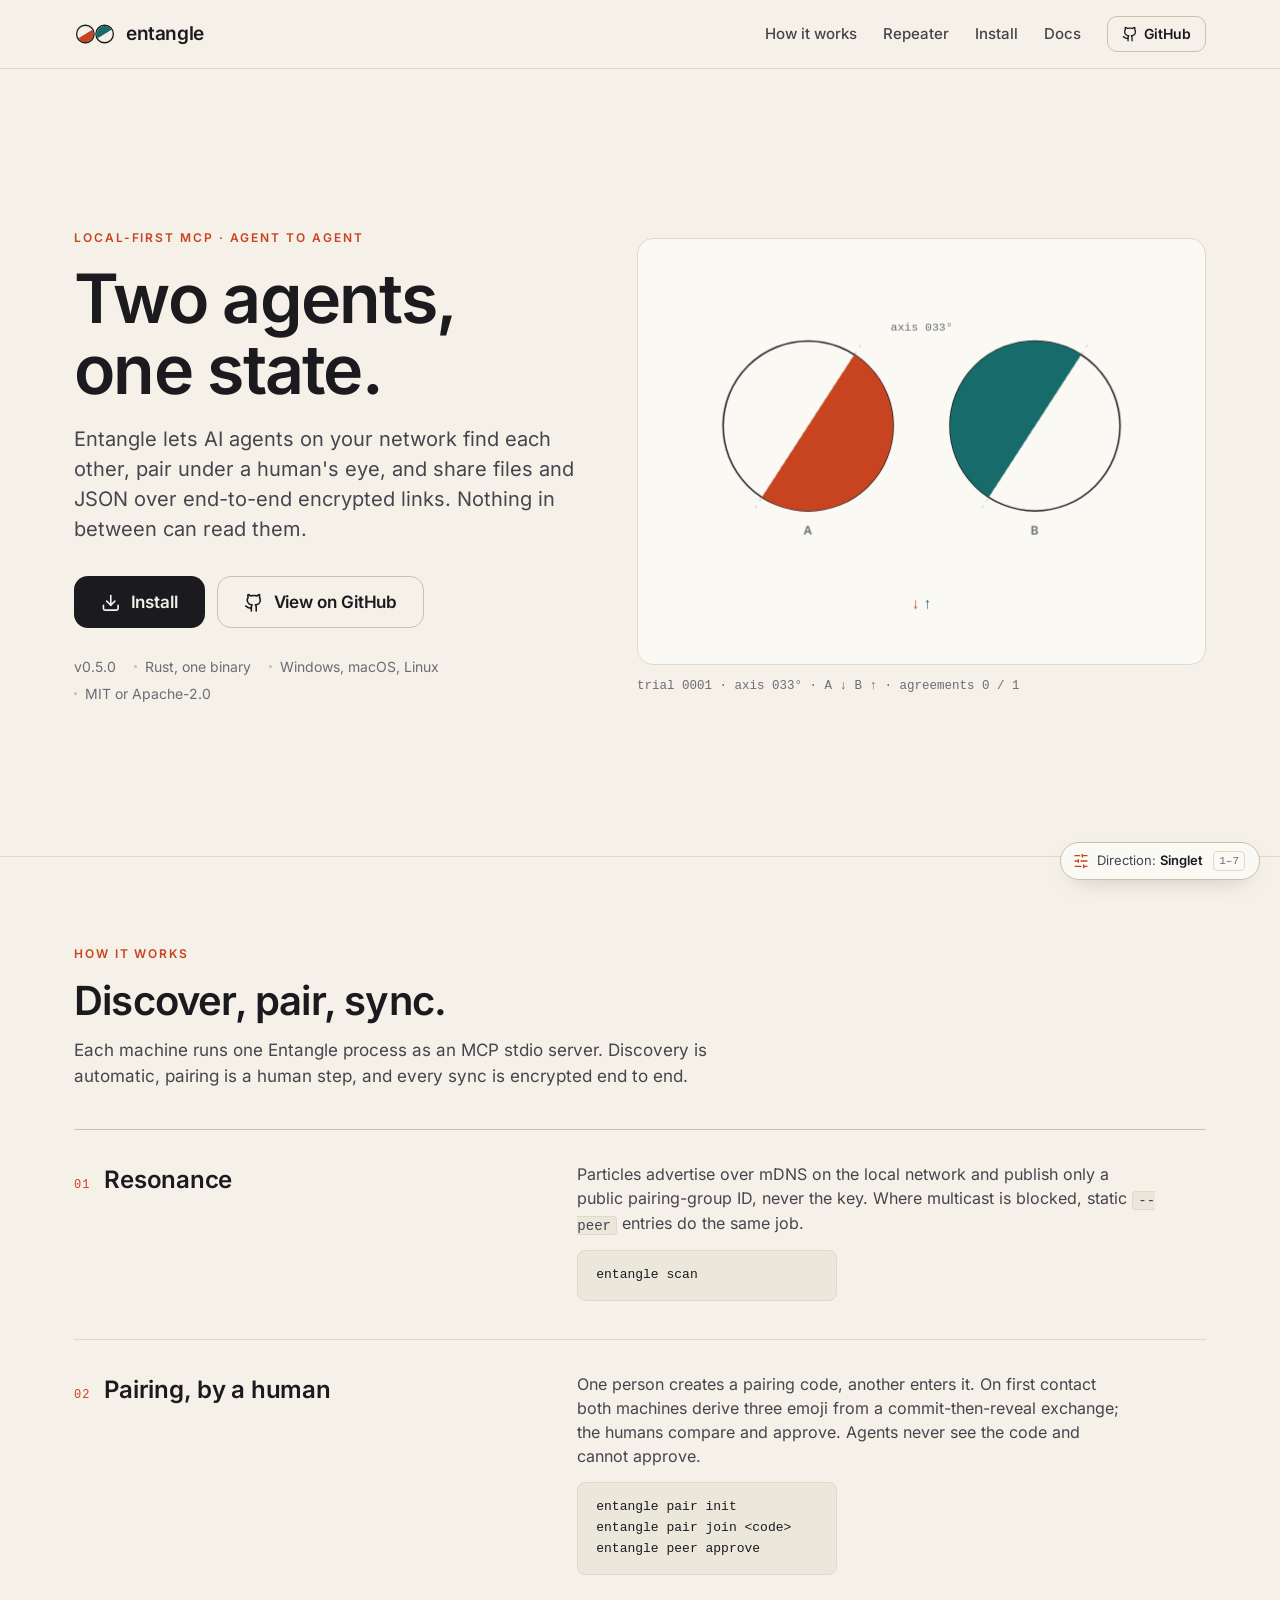
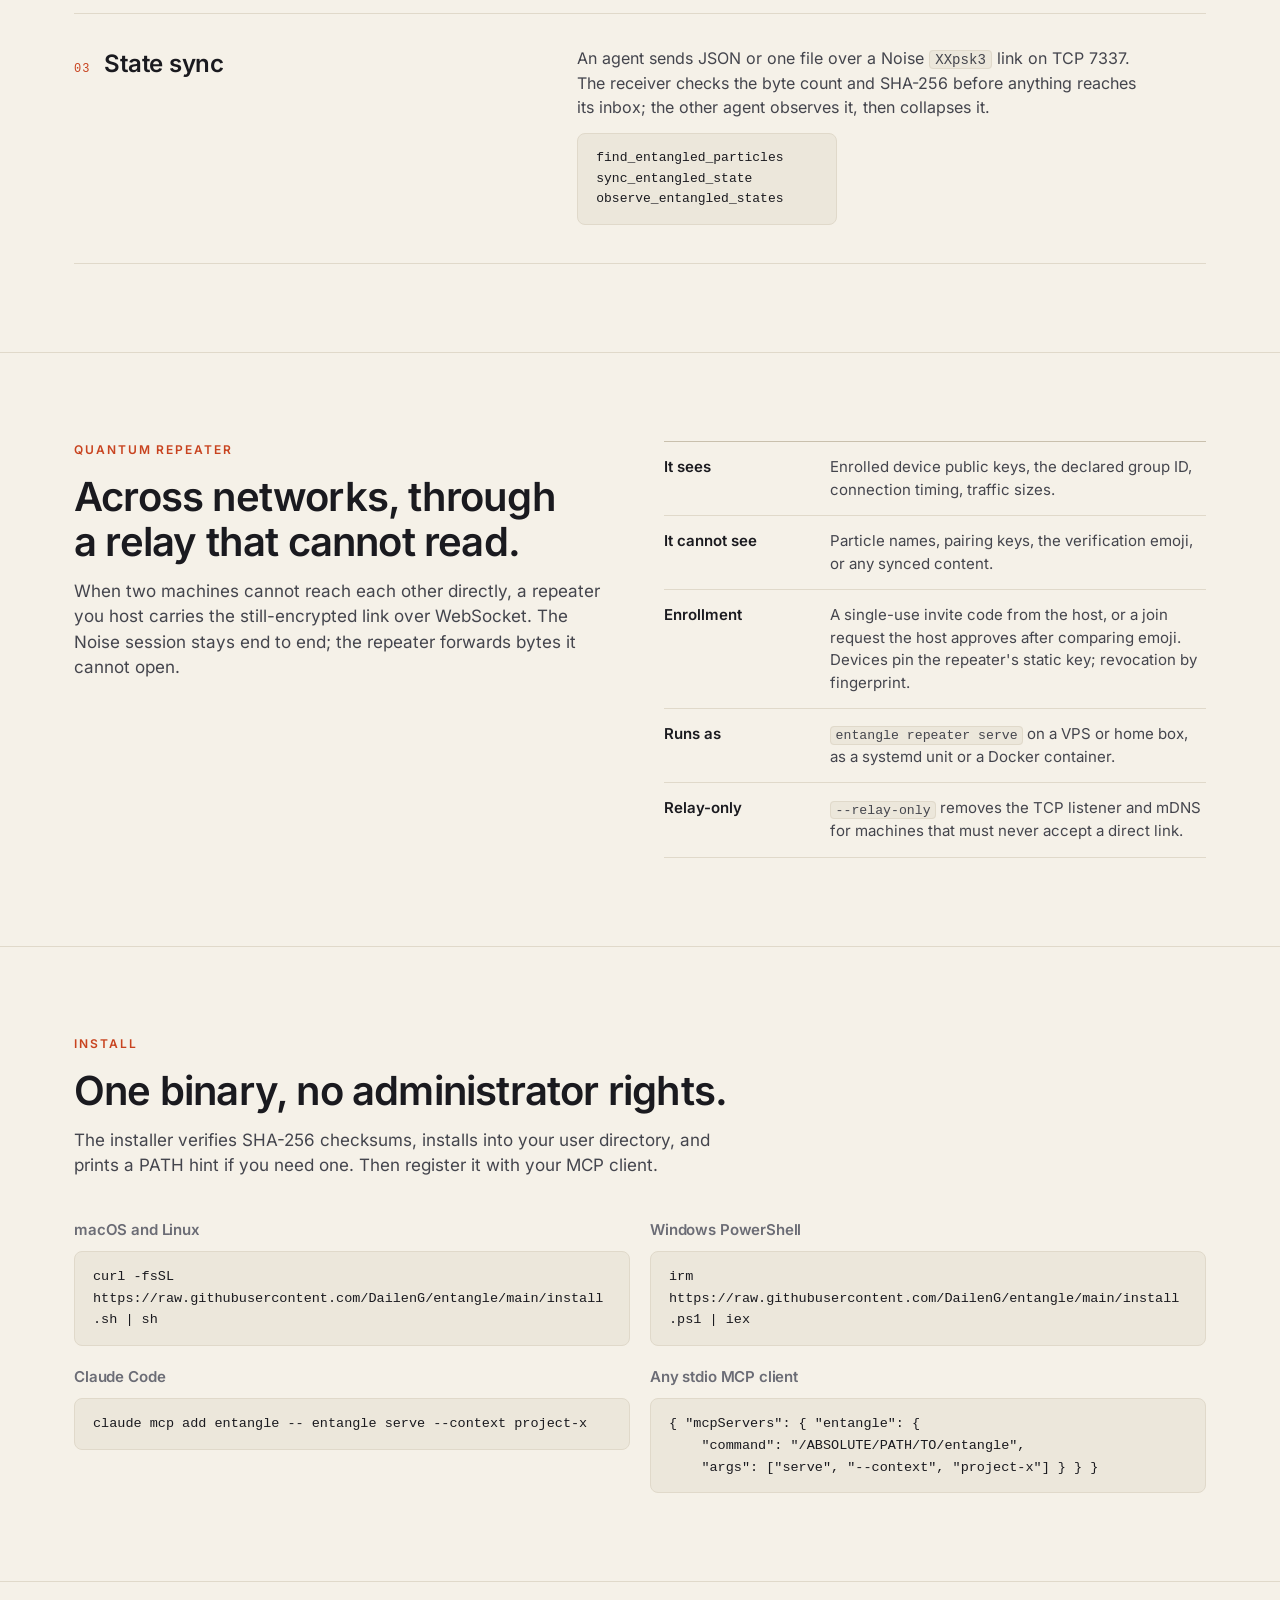
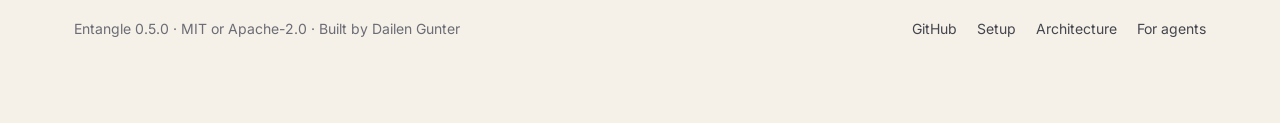
==== index.html @ c48c0948 "Pages preview of site directions (PR #33 @ bd4fde9) Co-Authored-By: Dailen Gunter <daileng@gmail.com" ====
<!doctype html>
<html lang="en" data-direction="singlet">
<head>
<meta charset="utf-8">
<meta name="viewport" content="width=device-width, initial-scale=1">
<title>Entangle: encrypted state sync between AI agents</title>
<meta name="description" content="Entangle is an open-source Rust MCP server. AI agents on your network find each other over mDNS, a human approves each pairing with a three-emoji check, and files and JSON move over end-to-end Noise-encrypted links, directly or through a self-hosted Quantum Repeater.">
<meta name="color-scheme" content="light dark">
<link rel="preload" href="assets/fonts/inter-latin.woff2" as="font" type="font/woff2" crossorigin>
<link rel="stylesheet" href="styles.css">
</head>
<body>
<!-- Lucide icons (lucide-static 0.469.0, ISC; assets/icons/Lucide-LICENSE.txt), inlined so the page makes no request for them. -->
<svg class="sprite" aria-hidden="true" focusable="false">
  <symbol id="i-github" viewBox="0 0 24 24"><path d="M15 22v-4a4.8 4.8 0 0 0-1-3.5c3 0 6-2 6-5.5.08-1.25-.27-2.48-1-3.5.28-1.15.28-2.35 0-3.5 0 0-1 0-3 1.5-2.64-.5-5.36-.5-8 0C6 2 5 2 5 2c-.3 1.15-.3 2.35 0 3.5A5.403 5.403 0 0 0 4 9c0 3.5 3 5.5 6 5.5-.39.49-.68 1.05-.85 1.65-.17.6-.22 1.23-.15 1.85v4"/><path d="M9 18c-4.51 2-5-2-7-2"/></symbol>
  <symbol id="i-arrow-right" viewBox="0 0 24 24"><path d="M5 12h14"/><path d="m12 5 7 7-7 7"/></symbol>
  <symbol id="i-download" viewBox="0 0 24 24"><path d="M21 15v4a2 2 0 0 1-2 2H5a2 2 0 0 1-2-2v-4"/><polyline points="7 10 12 15 17 10"/><line x1="12" x2="12" y1="15" y2="3"/></symbol>
  <symbol id="i-sliders" viewBox="0 0 24 24"><line x1="21" x2="14" y1="4" y2="4"/><line x1="10" x2="3" y1="4" y2="4"/><line x1="21" x2="12" y1="12" y2="12"/><line x1="8" x2="3" y1="12" y2="12"/><line x1="21" x2="16" y1="20" y2="20"/><line x1="12" x2="3" y1="20" y2="20"/><line x1="14" x2="14" y1="2" y2="6"/><line x1="8" x2="8" y1="10" y2="14"/><line x1="16" x2="16" y1="18" y2="22"/></symbol>
  <symbol id="i-x" viewBox="0 0 24 24"><path d="M18 6 6 18"/><path d="m6 6 12 12"/></symbol>
</svg>

<a class="skip-link" href="#main">Skip to content</a>

<header class="site-header">
  <div class="wrap">
    <a class="brand" href="#top" aria-label="Entangle, back to top">
      <svg class="brand-mark" viewBox="0 0 48 32" aria-hidden="true" focusable="false"></svg>
      <span class="wordmark">entangle</span>
    </a>
    <nav class="main-nav" aria-label="Primary">
      <a href="#how">How it works</a>
      <a href="#repeater">Repeater</a>
      <a href="#install">Install</a>
      <a href="https://github.com/DailenG/entangle/blob/main/docs/SETUP.md">Docs</a>
      <a class="btn btn-secondary btn-sm" href="https://github.com/DailenG/entangle"><svg class="icon" aria-hidden="true"><use href="#i-github"/></svg>GitHub</a>
    </nav>
  </div>
</header>

<main id="main">
  <section class="hero" id="top">
    <div class="wrap hero-inner">
      <div class="hero-copy">
        <span class="eyebrow" data-copy="eyebrow">Local-first MCP · Agent to agent</span>
        <h1 class="hero-title" data-copy="title">Two agents, one state.</h1>
        <p class="hero-lead" data-copy="lead">Entangle lets AI agents on your network find each other, pair under a human's eye, and share files and JSON over end-to-end encrypted links. Nothing in between can read them.</p>
        <div class="hero-actions">
          <a class="btn btn-primary btn-lg" href="#install"><svg class="icon" aria-hidden="true"><use href="#i-download"/></svg>Install</a>
          <a class="btn btn-secondary btn-lg" href="https://github.com/DailenG/entangle"><svg class="icon" aria-hidden="true"><use href="#i-github"/></svg>View on GitHub</a>
        </div>
        <ul class="hero-facts">
          <li>v0.5.0</li>
          <li>Rust, one binary</li>
          <li>Windows, macOS, Linux</li>
          <li>MIT or Apache-2.0</li>
        </ul>
      </div>
      <div class="hero-visual">
        <figure class="hero-figure">
          <canvas class="hero-canvas" id="hero-canvas" width="800" height="600" aria-label="Animated diagram for the selected brand direction" role="img"></canvas>
          <figcaption class="hero-caption" id="hero-caption" aria-live="off"></figcaption>
        </figure>
      </div>
    </div>
  </section>

  <section id="how">
    <div class="wrap">
      <div class="section-head">
        <span class="eyebrow">How it works</span>
        <h2>Discover, pair, sync.</h2>
        <p>Each machine runs one Entangle process as an MCP stdio server. Discovery is automatic, pairing is a human step, and every sync is encrypted end to end.</p>
      </div>
      <ol class="steps">
        <li>
          <div><h3>Resonance</h3></div>
          <div><p>Particles advertise over mDNS on the local network and publish only a public pairing-group ID, never the key. Where multicast is blocked, static <code>--peer</code> entries do the same job.</p>
          <pre>entangle scan</pre></div>
        </li>
        <li>
          <div><h3>Pairing, by a human</h3></div>
          <div><p>One person creates a pairing code, another enters it. On first contact both machines derive three emoji from a commit-then-reveal exchange; the humans compare and approve. Agents never see the code and cannot approve.</p>
          <pre>entangle pair init
entangle pair join &lt;code&gt;
entangle peer approve</pre></div>
        </li>
        <li>
          <div><h3>State sync</h3></div>
          <div><p>An agent sends JSON or one file over a Noise <code>XXpsk3</code> link on TCP 7337. The receiver checks the byte count and SHA-256 before anything reaches its inbox; the other agent observes it, then collapses it.</p>
          <pre>find_entangled_particles
sync_entangled_state
observe_entangled_states</pre></div>
        </li>
      </ol>
    </div>
  </section>

  <section id="repeater">
    <div class="wrap split">
      <div class="section-head">
        <span class="eyebrow">Quantum Repeater</span>
        <h2>Across networks, through a relay that cannot read.</h2>
        <p>When two machines cannot reach each other directly, a repeater you host carries the still-encrypted link over WebSocket. The Noise session stays end to end; the repeater forwards bytes it cannot open.</p>
      </div>
      <ul class="facts">
        <li><strong>It sees</strong><span>Enrolled device public keys, the declared group ID, connection timing, traffic sizes.</span></li>
        <li><strong>It cannot see</strong><span>Particle names, pairing keys, the verification emoji, or any synced content.</span></li>
        <li><strong>Enrollment</strong><span>A single-use invite code from the host, or a join request the host approves after comparing emoji. Devices pin the repeater's static key; revocation by fingerprint.</span></li>
        <li><strong>Runs as</strong><span><code>entangle repeater serve</code> on a VPS or home box, as a systemd unit or a Docker container.</span></li>
        <li><strong>Relay-only</strong><span><code>--relay-only</code> removes the TCP listener and mDNS for machines that must never accept a direct link.</span></li>
      </ul>
    </div>
  </section>

  <section id="install">
    <div class="wrap">
      <div class="section-head">
        <span class="eyebrow">Install</span>
        <h2>One binary, no administrator rights.</h2>
        <p>The installer verifies SHA-256 checksums, installs into your user directory, and prints a PATH hint if you need one. Then register it with your MCP client.</p>
      </div>
      <div class="install-grid">
        <div><h3>macOS and Linux</h3><pre>curl -fsSL https://raw.githubusercontent.com/DailenG/entangle/main/install.sh | sh</pre></div>
        <div><h3>Windows PowerShell</h3><pre>irm https://raw.githubusercontent.com/DailenG/entangle/main/install.ps1 | iex</pre></div>
        <div><h3>Claude Code</h3><pre>claude mcp add entangle -- entangle serve --context project-x</pre></div>
        <div><h3>Any stdio MCP client</h3><pre>{ "mcpServers": { "entangle": {
    "command": "/ABSOLUTE/PATH/TO/entangle",
    "args": ["serve", "--context", "project-x"] } } }</pre></div>
      </div>
    </div>
  </section>
</main>

<footer class="site-footer">
  <div class="wrap">
    <span>Entangle 0.5.0 · MIT or Apache-2.0 · Built by Dailen Gunter</span>
    <nav aria-label="Footer">
      <a href="https://github.com/DailenG/entangle">GitHub</a>
      <a href="https://github.com/DailenG/entangle/blob/main/docs/SETUP.md">Setup</a>
      <a href="https://github.com/DailenG/entangle/blob/main/docs/ARCHITECTURE.md">Architecture</a>
      <a href="https://github.com/DailenG/entangle/blob/main/docs/AGENT_SETUP.md">For agents</a>
    </nav>
  </div>
</footer>

<script src="directions.js" defer></script>
</body>
</html>
---- styles.css ----
/* Entangle website, Phase 1: four brand directions on one page. Typography, spacing, radii and
   icon rules follow the tachyon design system (DailenG/tachyon, docs/design/system/); the
   palettes and marks are Entangle's own and switch with html[data-direction]. No gradients, no
   glows, no third-party requests. */

@font-face {
  font-family: "Inter";
  font-style: normal;
  font-weight: 400 700;
  font-display: swap;
  src: url("assets/fonts/inter-latin.woff2") format("woff2");
  unicode-range: U+0000-00FF, U+0131, U+0152-0153, U+02BB-02BC, U+02C6, U+02DA, U+02DC, U+0304,
    U+0308, U+0329, U+2000-206F, U+20AC, U+2122, U+2191, U+2193, U+2212, U+2215, U+FEFF, U+FFFD;
}

:root {
  --font-sans: "Inter", ui-sans-serif, system-ui, -apple-system, "Segoe UI", sans-serif;
  --font-mono: ui-monospace, SFMono-Regular, "SF Mono", Menlo, Consolas, "Liberation Mono", monospace;
  --container: 1180px;
  --radius-sm: 8px;
  --radius-md: 12px;
  --radius-lg: 16px;
  --ease-out: cubic-bezier(0.16, 1, 0.3, 1);
  --dur-fast: 120ms;
  --dur-base: 180ms;
  --header-h: 68px;
}

/* 1. Singlet: warm paper, ink, and the two anti-correlated outcomes as complementary hues. */
[data-direction="singlet"] {
  color-scheme: light;
  --bg: #f5f1e8;
  --surface: #fbf9f4;
  --sunken: #ece7db;
  --line: #e0d9ca;
  --line-strong: #c9c0ad;
  --ink: #1a1a1f;
  --body: #44454d;
  --muted: #6b6c75;
  --a: #c8431f;
  --b: #176b6b;
  --link: #176b6b;
  --btn-bg: #1a1a1f;
  --btn-fg: #f5f1e8;
  --header-bg: rgba(245, 241, 232, 0.9);
  --selection: rgba(23, 107, 107, 0.2);
  --eyebrow: #c8431f;
}

/* 2. Spacelike: an instrument on a dark bench, warm white and one amber trace. */
[data-direction="spacelike"] {
  color-scheme: dark;
  --bg: #0f1115;
  --surface: #15181d;
  --sunken: #1b1f26;
  --line: #262b33;
  --line-strong: #39404a;
  --ink: #ecebe6;
  --body: #b4b6bc;
  --muted: #868a93;
  --a: #f0b23a;
  --b: #f0b23a;
  --link: #f0b23a;
  --btn-bg: #f0b23a;
  --btn-fg: #0f1115;
  --header-bg: rgba(15, 17, 21, 0.86);
  --selection: rgba(240, 178, 58, 0.3);
  --eyebrow: #f0b23a;
}

/* 3. Swap: a lecture-hall chalkboard, chalk text, copper for the entangled pair. */
[data-direction="swap"] {
  color-scheme: dark;
  --bg: #1f2b27;
  --surface: #243330;
  --sunken: #1a2522;
  --line: #34443e;
  --line-strong: #4a5c55;
  --ink: #efebe0;
  --body: #c7c3b7;
  --muted: #9a988d;
  --a: #d7935b;
  --b: #8fb8c9;
  --link: #d7935b;
  --btn-bg: #efebe0;
  --btn-fg: #1f2b27;
  --header-bg: rgba(31, 43, 39, 0.88);
  --selection: rgba(215, 147, 91, 0.3);
  --eyebrow: #d7935b;
}

/* 4. Bound: a lab notebook plot, cool white, graphite, one green trace. */
[data-direction="bound"] {
  color-scheme: light;
  --bg: #f2f5f6;
  --surface: #ffffff;
  --sunken: #e8edef;
  --line: #d9e0e3;
  --line-strong: #b9c4c9;
  --ink: #0f1b1e;
  --body: #3c4a4f;
  --muted: #627179;
  --a: #0f7a5a;
  --b: #9aa7ac;
  --link: #0f7a5a;
  --btn-bg: #0f7a5a;
  --btn-fg: #ffffff;
  --header-bg: rgba(242, 245, 246, 0.9);
  --selection: rgba(15, 122, 90, 0.2);
  --eyebrow: #0f7a5a;
}

[data-direction="quadrant"] {
  color-scheme: dark;
  --bg: #121113;
  --surface: #1a181a;
  --sunken: #201d20;
  --line: #2b282b;
  --line-strong: #403c40;
  --ink: #f1ece2;
  --body: #bdb7ac;
  --muted: #8e887e;
  --a: #e9a23b;
  --b: #f4e8d2;
  --link: #e9a23b;
  --eyebrow: #e9a23b;
}

[data-direction="crossing"] {
  color-scheme: dark;
  --bg: #14181b;
  --surface: #1b2024;
  --sunken: #20262b;
  --line: #2b3339;
  --line-strong: #3f4a52;
  --ink: #edeeea;
  --body: #b7bcbb;
  --muted: #87908f;
  --a: #d9532f;
  --b: #f6d4be;
  --link: #e8a07f;
  --eyebrow: #d9532f;
}

[data-direction="collapse"] {
  color-scheme: light;
  --bg: #f4f0e7;
  --surface: #fbf9f3;
  --sunken: #ece6d9;
  --line: #e0d8c8;
  --line-strong: #c8bea9;
  --ink: #17171b;
  --body: #44454c;
  --muted: #6d6e76;
  --a: #b8341c;
  --b: #1c6e6b;
  --link: #b8341c;
  --eyebrow: #b8341c;
}

/* Base */
*, *::before, *::after { box-sizing: border-box; }
html { scroll-behavior: smooth; scroll-padding-top: 84px; }
body {
  margin: 0;
  background: var(--bg);
  color: var(--ink);
  font-family: var(--font-sans);
  font-size: 16px;
  line-height: 1.5;
  -webkit-font-smoothing: antialiased;
  transition: background var(--dur-base), color var(--dur-base);
}
h1, h2, h3 { color: var(--ink); font-weight: 600; letter-spacing: -0.01em; text-wrap: balance; margin: 0; }
p { text-wrap: pretty; margin: 0; }
a { color: var(--link); text-decoration-thickness: 1.5px; text-underline-offset: 2px; }
a:hover { color: var(--ink); }
::selection { background: var(--selection); }
:focus-visible { outline: 2px solid var(--a); outline-offset: 2px; }
img { max-width: 100%; height: auto; }
code {
  font-family: var(--font-mono);
  font-size: 0.88em;
  background: var(--sunken);
  border: 1px solid var(--line);
  border-radius: 4px;
  padding: 0.05em 0.35em;
}
pre {
  margin: 0;
  padding: 14px 18px;
  font-family: var(--font-mono);
  font-size: 13.5px;
  line-height: 1.6;
  color: var(--ink);
  background: var(--sunken);
  border: 1px solid var(--line);
  border-radius: var(--radius-sm);
  overflow-x: auto;
}
.sprite { display: none; }
.icon {
  width: 1.15em; height: 1.15em; flex: none;
  fill: none; stroke: currentColor; stroke-width: 2; stroke-linecap: round; stroke-linejoin: round;
}
.wrap { max-width: var(--container); margin: 0 auto; padding: 0 24px; }
.skip-link {
  position: absolute; left: 1rem; top: -4rem; padding: 0.6rem 1rem; z-index: 100;
  background: var(--surface); color: var(--ink); border: 1px solid var(--line-strong);
  border-radius: var(--radius-sm); font-weight: 600;
}
.skip-link:focus { top: 1rem; }
.mono { font-family: var(--font-mono); font-size: 13px; letter-spacing: 0; }

/* Buttons (tachyon Button sizes; solid colors only) */
.btn {
  display: inline-flex; align-items: center; justify-content: center; gap: 8px;
  height: 44px; padding: 0 20px; border-radius: var(--radius-md);
  border: 1px solid transparent; font: 600 16px/1 var(--font-sans); letter-spacing: -0.005em;
  text-decoration: none; white-space: nowrap; cursor: pointer;
  transition: background var(--dur-fast) var(--ease-out), border-color var(--dur-fast), color var(--dur-fast),
    transform var(--dur-fast) var(--ease-out);
}
.btn-sm { height: 36px; padding: 0 14px; border-radius: 10px; font-size: 14px; gap: 6px; }
.btn-lg { height: 52px; padding: 0 26px; border-radius: 14px; font-size: 17px; gap: 10px; }
.btn-primary { background: var(--btn-bg); color: var(--btn-fg); }
.btn-primary:hover { color: var(--btn-fg); transform: translateY(-1px); }
.btn-primary:active { transform: none; }
.btn-secondary { background: transparent; color: var(--ink); border-color: var(--line-strong); }
.btn-secondary:hover { color: var(--ink); border-color: var(--ink); }

/* Header: the one translucent surface */
.site-header {
  position: sticky; top: 0; z-index: 20;
  background: var(--header-bg);
  border-bottom: 1px solid var(--line);
  -webkit-backdrop-filter: saturate(1.2) blur(8px); backdrop-filter: saturate(1.2) blur(8px);
}
.site-header .wrap { height: var(--header-h); display: flex; align-items: center; justify-content: space-between; gap: 16px; }
.brand { display: flex; align-items: center; gap: 10px; color: var(--ink); text-decoration: none; }
.brand svg { width: 42px; height: 28px; display: block; }
.brand .wordmark { font-size: 19px; font-weight: 600; letter-spacing: -0.02em; }
.main-nav { display: flex; align-items: center; gap: 26px; }
.main-nav a:not(.btn) { font-size: 15px; font-weight: 500; color: var(--body); text-decoration: none; }
.main-nav a:not(.btn):hover { color: var(--ink); }
@media (max-width: 760px) { .main-nav a:not(.btn) { display: none; } }

/* Eyebrow: 12px 600 uppercase +16% (design system) */
.eyebrow {
  display: block; font-size: 12px; font-weight: 600; letter-spacing: 0.16em; text-transform: uppercase;
  color: var(--eyebrow); margin-bottom: 16px;
}

/* Hero: a generic copy block and a visual block; each direction lays them out differently. */
.hero { position: relative; overflow: hidden; border-bottom: 1px solid var(--line); }
.hero-inner { position: relative; display: grid; gap: 48px; padding-top: 72px; padding-bottom: 64px; }
.hero-title { font-size: clamp(42px, 5.4vw, 68px); line-height: 1.04; letter-spacing: -0.025em; margin: 0 0 20px; }
.hero-lead { font-size: 20px; line-height: 1.5; color: var(--body); max-width: 56ch; margin: 0 0 32px; }
.hero-actions { display: flex; flex-wrap: wrap; gap: 12px; margin-bottom: 28px; }
.hero-facts { display: flex; flex-wrap: wrap; gap: 6px 18px; padding: 0; margin: 0; list-style: none; color: var(--muted); font-size: 14px; }
.hero-facts li { display: inline-flex; align-items: center; gap: 8px; }
.hero-facts li + li::before { content: ""; width: 3px; height: 3px; border-radius: 50%; background: var(--line-strong); }
.hero-visual { position: relative; min-width: 0; }
.hero-figure { position: relative; margin: 0; }
.hero-canvas { display: block; width: 100%; height: auto; aspect-ratio: 4 / 3; border-radius: var(--radius-lg); touch-action: manipulation; }
.hero-caption {
  margin: 12px 0 0; font-family: var(--font-mono); font-size: 12.5px; color: var(--muted);
  font-variant-numeric: tabular-nums; min-height: 1.5em; white-space: nowrap; overflow: hidden; text-overflow: ellipsis;
}
.hero-figure[role="button"] { cursor: pointer; }

/* Singlet: two columns, visual framed like a lab card */
[data-direction="singlet"] .hero-inner { grid-template-columns: minmax(0, 0.95fr) minmax(0, 1.05fr); align-items: center; }
[data-direction="singlet"] .hero-canvas { background: var(--surface); border: 1px solid var(--line); }

/* Spacelike: the diagram fills the hero; copy sits centered on top of it */
[data-direction="spacelike"] .hero { min-height: calc(100svh - var(--header-h)); display: grid; align-items: center; }
[data-direction="spacelike"] .hero-inner { position: static; grid-template-columns: 1fr; justify-items: center; text-align: center; padding-top: 48px; padding-bottom: 48px; }
[data-direction="spacelike"] .hero-copy { max-width: 760px; position: relative; z-index: 1; }
[data-direction="spacelike"] .hero-lead { margin-left: auto; margin-right: auto; }
[data-direction="spacelike"] .hero-actions, [data-direction="spacelike"] .hero-facts { justify-content: center; }
[data-direction="spacelike"] .hero-visual { position: absolute; inset: 0; z-index: 0; }
[data-direction="spacelike"] .hero-figure { position: absolute; inset: 0; }
[data-direction="spacelike"] .hero-canvas { position: absolute; inset: 0; width: 100%; height: 100%; aspect-ratio: auto; border-radius: 0; }
[data-direction="spacelike"] .hero-caption { position: absolute; left: 24px; bottom: 18px; margin: 0; z-index: 1; max-width: calc(100% - 48px); }

/* Swap: centered copy, then a wide chalk band */
[data-direction="swap"] .hero-inner { grid-template-columns: 1fr; justify-items: center; text-align: center; gap: 20px; padding-top: 56px; padding-bottom: 40px; }
[data-direction="swap"] .hero-copy { max-width: 720px; }
[data-direction="swap"] .hero-lead { margin-left: auto; margin-right: auto; }
[data-direction="swap"] .hero-actions, [data-direction="swap"] .hero-facts { justify-content: center; }
[data-direction="swap"] .hero-visual { width: 100%; }
[data-direction="swap"] .hero-canvas { aspect-ratio: 21 / 6; border-radius: 0; }
[data-direction="swap"] .hero-caption { text-align: center; }

/* Bound: the plot takes the wider column */
[data-direction="bound"] .hero-inner { grid-template-columns: minmax(0, 0.85fr) minmax(0, 1.15fr); align-items: center; }
[data-direction="bound"] .hero-canvas { aspect-ratio: 16 / 11; background: var(--surface); border: 1px solid var(--line); }

/* Quadrant: copy left, square photon image right, no card frame */
[data-direction="quadrant"] .hero-canvas { aspect-ratio: 1 / 1; border-radius: 0; }
[data-direction="quadrant"] .hero-inner { grid-template-columns: minmax(0, 1fr) minmax(0, 0.9fr); align-items: center; gap: 56px; }

/* Crossing: centered copy over a wide photon image, like Swap */
[data-direction="crossing"] .hero-inner { grid-template-columns: 1fr; justify-items: center; text-align: center; gap: 8px; padding-top: 44px; padding-bottom: 24px; }
[data-direction="crossing"] .hero-copy { max-width: 720px; }
[data-direction="crossing"] .hero-lead { margin-left: auto; margin-right: auto; }
[data-direction="crossing"] .hero-actions, [data-direction="crossing"] .hero-facts { justify-content: center; }
[data-direction="crossing"] .hero-visual { width: 100%; }
[data-direction="crossing"] .hero-canvas { aspect-ratio: 21 / 7; border-radius: 0; max-width: 1040px; margin: 0 auto; }
[data-direction="crossing"] .hero-caption { text-align: center; }

/* Collapse: copy left, two clouds right on bare paper */
[data-direction="collapse"] .hero-inner { grid-template-columns: minmax(0, 0.9fr) minmax(0, 1.1fr); align-items: center; }
[data-direction="collapse"] .hero-canvas { aspect-ratio: 5 / 4; border-radius: 0; }
@media (max-width: 900px) {
  [data-direction="crossing"] .hero-canvas { aspect-ratio: 4 / 3; }
  [data-direction="collapse"] .hero-canvas { aspect-ratio: 1 / 1; }
}

@media (max-width: 900px) {
  .hero-inner, [data-direction="singlet"] .hero-inner, [data-direction="bound"] .hero-inner, [data-direction="swap"] .hero-inner, [data-direction="quadrant"] .hero-inner, [data-direction="collapse"] .hero-inner, [data-direction="crossing"] .hero-inner { grid-template-columns: 1fr; gap: 24px; padding-top: 36px; padding-bottom: 36px; }
  .hero-title { font-size: clamp(36px, 10vw, 48px); margin-bottom: 14px; }
  .hero-lead { font-size: 17px; margin-bottom: 20px; }
  .hero-actions { margin-bottom: 16px; }
  .eyebrow { margin-bottom: 12px; }
  .hero-actions .btn-lg { height: 46px; padding: 0 20px; font-size: 16px; }
  [data-direction="swap"] .hero-canvas { aspect-ratio: 4 / 3; }
  [data-direction="spacelike"] .hero { min-height: calc(100svh - var(--header-h)); }
  [data-direction="spacelike"] .hero-inner { padding-top: 56px; padding-bottom: 72px; }
  .hero-caption { white-space: normal; overflow: visible; text-overflow: clip; min-height: 3em; }
  [data-direction="spacelike"] .hero-caption { font-size: 11.5px; }
}

.install-grid { display: grid; grid-template-columns: repeat(2, minmax(0, 1fr)); gap: 24px 48px; }
.install-grid h3 { font-size: 14px; font-weight: 500; color: var(--muted); margin: 0 0 8px; }
.install-grid pre { white-space: pre-wrap; overflow-wrap: anywhere; }
@media (max-width: 1100px) { .install-grid { grid-template-columns: 1fr; } }

/* Sections */
section { padding: 88px 0; border-bottom: 1px solid var(--line); }
.section-head { max-width: 680px; margin-bottom: 40px; }
.section-head h2 { font-size: clamp(30px, 3.4vw, 40px); line-height: 1.12; letter-spacing: -0.02em; margin-bottom: 14px; }
.section-head p { color: var(--body); font-size: 17px; }

.steps { list-style: none; margin: 0; padding: 0; counter-reset: step; border-top: 1px solid var(--line-strong); }
.steps li { display: grid; grid-template-columns: minmax(0, 0.42fr) minmax(0, 0.58fr); gap: 16px 48px; padding: 32px 0; border-bottom: 1px solid var(--line); }
.steps li > div { min-width: 0; }
.steps h3 { font-size: 24px; letter-spacing: -0.01em; margin: 0; display: flex; align-items: baseline; gap: 14px; }
.steps h3::before { counter-increment: step; content: counter(step, decimal-leading-zero); font-family: var(--font-mono); font-size: 12px; font-weight: 500; color: var(--eyebrow); letter-spacing: 0.08em; }
.steps p { color: var(--body); font-size: 16px; margin: 0 0 14px; max-width: 58ch; }
.steps pre { font-size: 13px; display: inline-block; min-width: 260px; max-width: 100%; }
@media (max-width: 900px) { .steps li { grid-template-columns: 1fr; gap: 12px; padding: 24px 0; } .steps pre { display: block; } }

.split { display: grid; grid-template-columns: minmax(0, 1fr) minmax(0, 1fr); gap: 48px; align-items: start; }
.split .section-head { margin-bottom: 0; }
.facts { list-style: none; margin: 0; padding: 0; border-top: 1px solid var(--line-strong); }
.facts li { display: grid; grid-template-columns: 150px 1fr; gap: 16px; padding: 14px 0; border-bottom: 1px solid var(--line); font-size: 15px; color: var(--body); }
.facts li strong { color: var(--ink); font-weight: 600; }
@media (max-width: 900px) { .split { grid-template-columns: 1fr; gap: 32px; } .facts li { grid-template-columns: 1fr; gap: 4px; } }

.install-grid { display: grid; grid-template-columns: repeat(2, minmax(0, 1fr)); gap: 20px; }
.install-grid > div { min-width: 0; }
.install-grid h3 { font-size: 15px; font-weight: 600; margin-bottom: 10px; color: var(--muted); }
@media (max-width: 900px) { .install-grid { grid-template-columns: 1fr; } }

.site-footer { padding: 36px 0 48px; color: var(--muted); font-size: 14px; }
@media (min-width: 901px) { .site-footer { padding-bottom: 84px; } }
.site-footer .wrap { display: flex; flex-wrap: wrap; justify-content: space-between; gap: 12px 24px; align-items: center; }
.site-footer a { color: var(--body); text-decoration: none; }
.site-footer a:hover { color: var(--ink); }
.site-footer nav { display: flex; gap: 20px; flex-wrap: wrap; }

/* Direction picker (directions.js). Desktop: a labelled pill fixed to the bottom-right corner opens a
   card above it. Narrow screens: a pill under the hero visual, or a tap on the visual, opens a bottom sheet. */
.dir-corner { position: fixed; right: 20px; bottom: 20px; z-index: 50; }
.dir-pill {
  display: inline-flex; align-items: center; gap: 8px; min-height: 38px; padding: 0 14px 0 12px;
  border: 1px solid var(--line-strong); border-radius: 999px; background: var(--surface); color: var(--body);
  font: inherit; font-size: 13px; cursor: pointer; box-shadow: 0 8px 24px -14px rgba(0, 0, 0, 0.4);
}
.dir-pill:hover { border-color: var(--ink); }
.dir-pill strong { color: var(--ink); font-weight: 600; }
.dir-pill .icon { width: 16px; height: 16px; color: var(--eyebrow); }
.dir-pill kbd { font-family: var(--font-mono); font-size: 11px; color: var(--muted); border: 1px solid var(--line); border-radius: 4px; padding: 1px 5px; margin-left: 2px; }
.dir-picker {
  display: none; position: absolute; right: 0; bottom: calc(100% + 10px); width: 300px;
  padding: 14px 16px 16px; background: var(--surface); color: var(--ink);
  border: 1px solid var(--line-strong); border-radius: var(--radius-md);
  box-shadow: 0 12px 32px -16px rgba(0, 0, 0, 0.35);
  font-size: 13px; max-height: calc(100vh - 90px); overflow-y: auto;
}
.dir-picker.is-open { display: block; }
.dir-picker-head { display: flex; align-items: center; justify-content: space-between; gap: 8px; margin-bottom: 2px; }
.dir-picker h2 { font-size: 12px; font-weight: 600; letter-spacing: 0.16em; text-transform: uppercase; color: var(--eyebrow); margin: 0; }
.dir-picker-sub { color: var(--muted); margin: 0 0 10px; font-size: 12.5px; }
.dir-picker-close { display: inline-grid; place-items: center; width: 32px; height: 32px; margin: -6px -8px -6px 0; border: 0; border-radius: 999px; background: none; font: inherit; color: var(--muted); cursor: pointer; }
.dir-picker-close:hover { color: var(--ink); background: var(--sunken); }
.dir-picker-close .icon { width: 18px; height: 18px; }
.dir-options { display: grid; gap: 2px; }
.dir-options input, .dir-speed input { position: absolute; width: 1px; height: 1px; margin: -1px; overflow: hidden; clip: rect(0, 0, 0, 0); white-space: nowrap; border: 0; }
.dir-options label {
  display: grid; grid-template-columns: 22px 1fr; column-gap: 10px; align-items: center;
  min-height: 36px; padding: 5px 8px 5px 5px; border-radius: var(--radius-sm); color: var(--body); cursor: pointer;
}
.dir-options label:hover { background: var(--sunken); }
.dir-options label .dir-name { font-weight: 600; color: var(--ink); font-size: 13.5px; }
.dir-options label .dir-desc { grid-column: 2; color: var(--muted); font-size: 12px; line-height: 1.4; }
.dir-num {
  display: inline-grid; place-items: center; width: 22px; height: 22px; border: 1px solid var(--line-strong);
  border-radius: 999px; font-size: 12px; font-weight: 600; font-variant-numeric: tabular-nums; color: var(--ink);
}
.dir-options input:checked + label { background: var(--sunken); }
.dir-options input:checked + label .dir-num { background: var(--btn-bg); color: var(--btn-fg); border-color: transparent; }
.dir-options input:focus-visible + label { outline: 2px solid var(--a); outline-offset: 1px; }
.dir-speed { display: flex; align-items: center; gap: 4px; margin-top: 12px; padding-top: 12px; border-top: 1px solid var(--line); }
.dir-speed-label { color: var(--muted); margin-right: auto; }
.dir-speed label { padding: 5px 10px; border-radius: 999px; border: 1px solid var(--line-strong); color: var(--body); cursor: pointer; font-size: 12.5px; }
.dir-speed input:checked + label { background: var(--btn-bg); color: var(--btn-fg); border-color: transparent; }
.dir-speed input:focus-visible + label { outline: 2px solid var(--a); outline-offset: 1px; }
.dir-picker-note { margin: 10px 0 0; font-size: 12px; color: var(--muted); line-height: 1.45; }
.dir-toggle { display: none; }
.dir-backdrop { display: none; }
@media (max-width: 900px) {
  .dir-corner { position: static; }
  .dir-pill { display: none; }
  .dir-toggle {
    display: inline-flex; align-items: center; gap: 8px; margin: 14px auto 0; padding: 0 14px; min-height: 38px;
    border: 1px solid var(--line-strong); border-radius: 999px; background: var(--surface); font: inherit; font-size: 13px; color: var(--body); cursor: pointer;
  }
  .dir-toggle strong { color: var(--ink); font-weight: 600; }
  .dir-toggle .icon { width: 16px; height: 16px; color: var(--eyebrow); }
  [data-direction="spacelike"] .dir-toggle { position: absolute; right: 20px; bottom: 14px; z-index: 2; margin: 0; }
  [data-direction="spacelike"] .hero-caption { bottom: 66px; max-width: calc(100% - 48px); }
  .dir-picker {
    position: fixed; left: 0; right: 0; bottom: 0; width: auto; max-width: 560px; margin: 0 auto; z-index: 60;
    padding: 16px 20px calc(18px + env(safe-area-inset-bottom)); border-radius: var(--radius-lg) var(--radius-lg) 0 0;
    max-height: calc(100svh - 24px); overflow-y: auto;
  }
  .dir-options label { min-height: 44px; }
  .dir-backdrop.is-open { display: block; position: fixed; inset: 0; z-index: 55; background: rgba(0, 0, 0, 0.45); }
}
@media (prefers-reduced-motion: reduce) {
  * { animation-duration: 0s !important; transition-duration: 0s !important; }
  html { scroll-behavior: auto; }
}
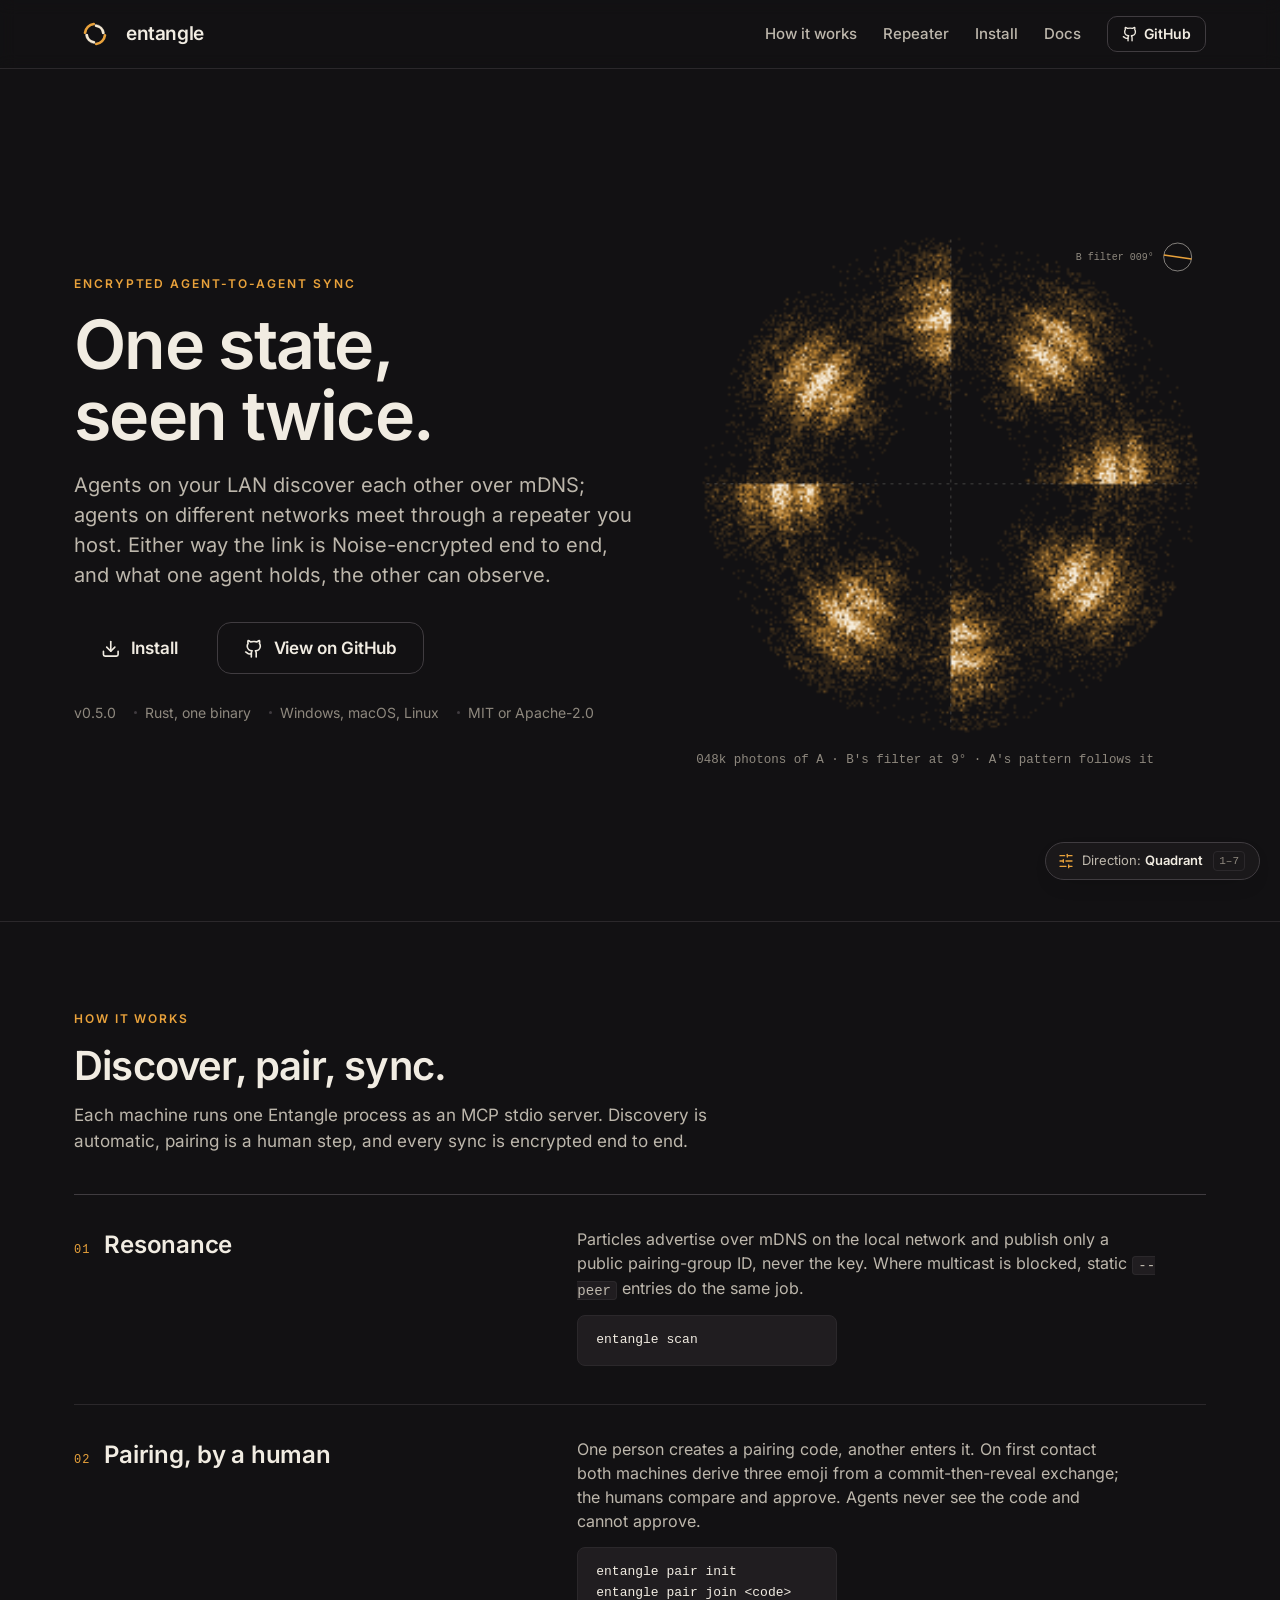
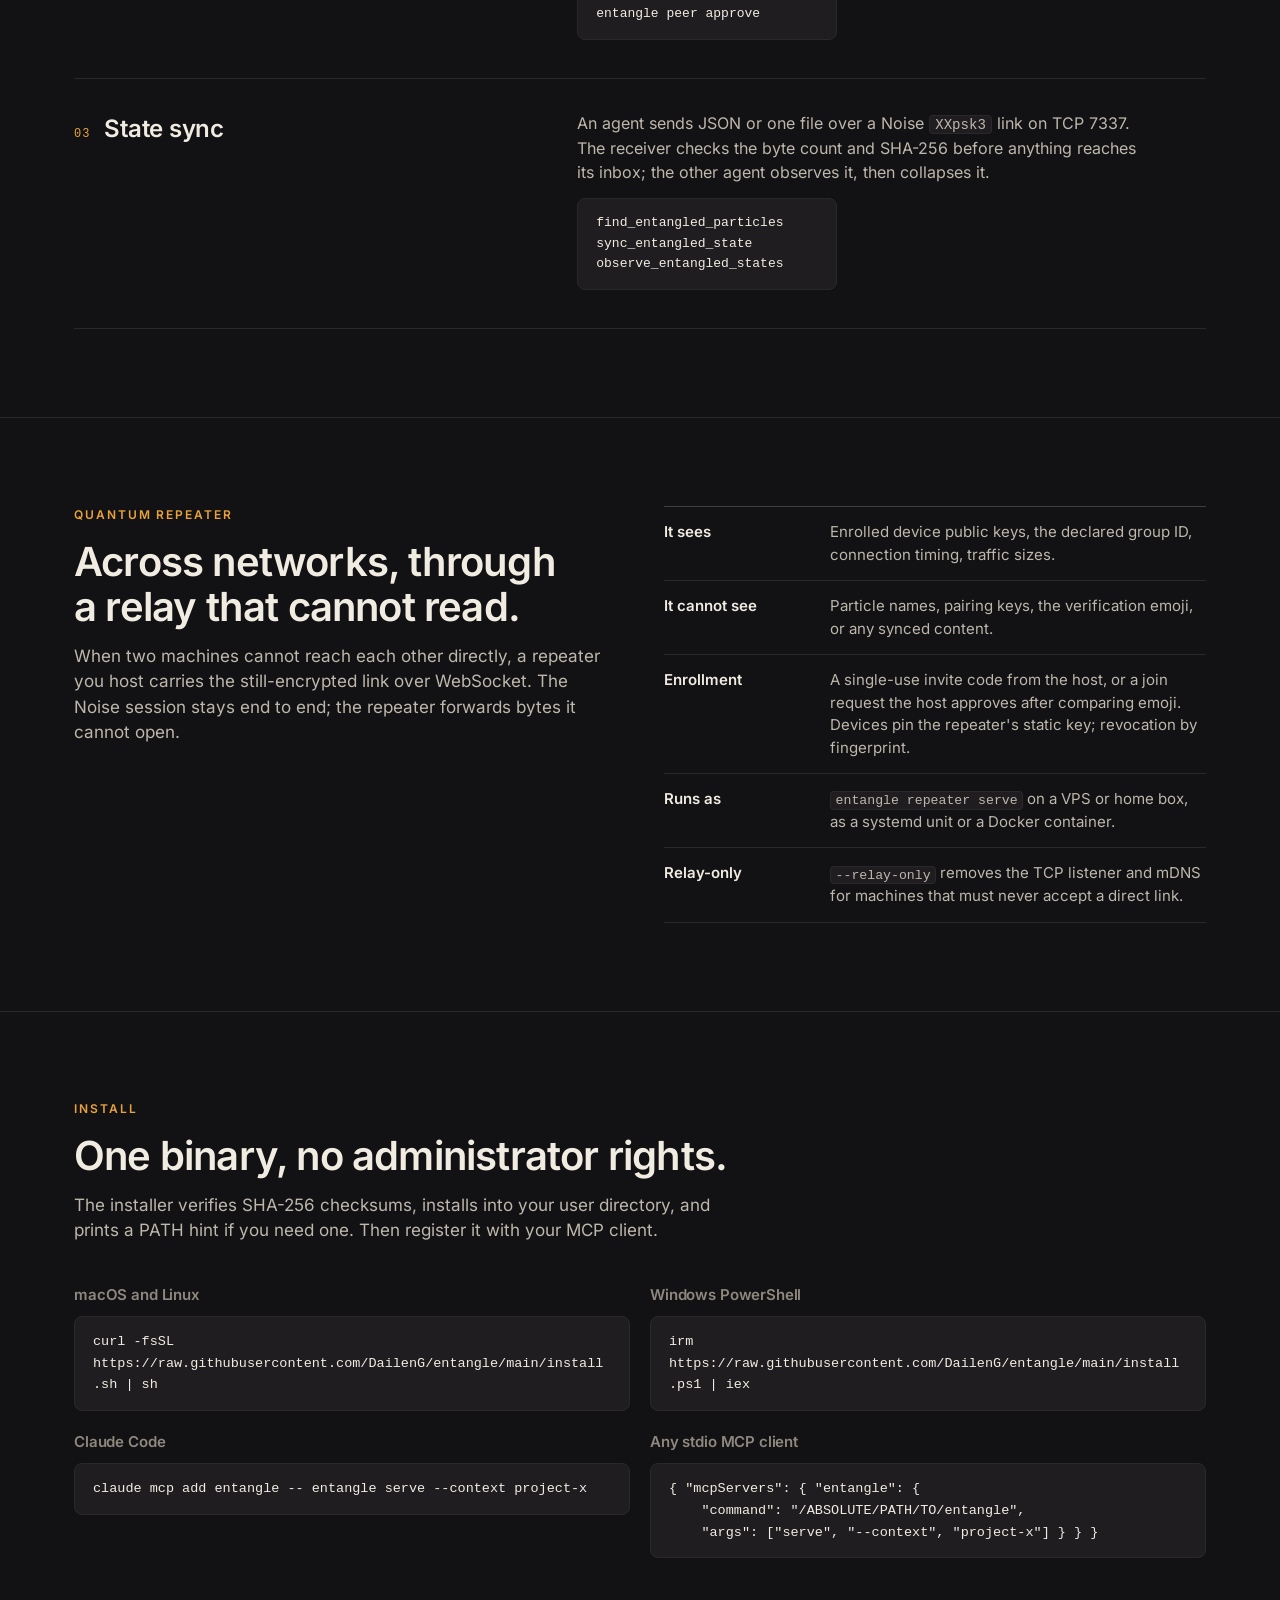
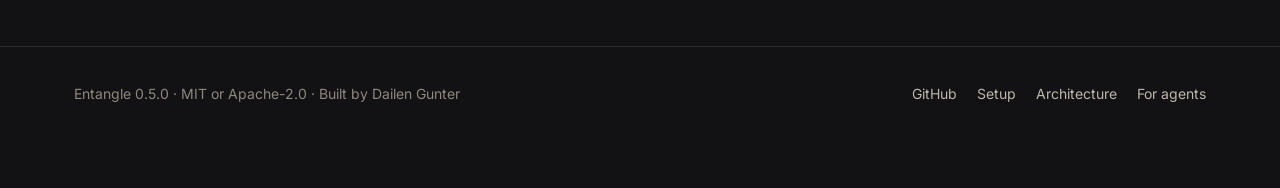
==== commit e7d6999e: "Pages preview: PR #33 @ 6476bcd (opens on Quadrant) Co-Authored-By: Dailen Gunter <daileng@gmail.com" ====
--- a/index.html
+++ b/index.html
@@ -1,5 +1,5 @@
 <!doctype html>
-<html lang="en" data-direction="singlet">
+<html lang="en" data-direction="quadrant">
 <head>
 <meta charset="utf-8">
 <meta name="viewport" content="width=device-width, initial-scale=1">
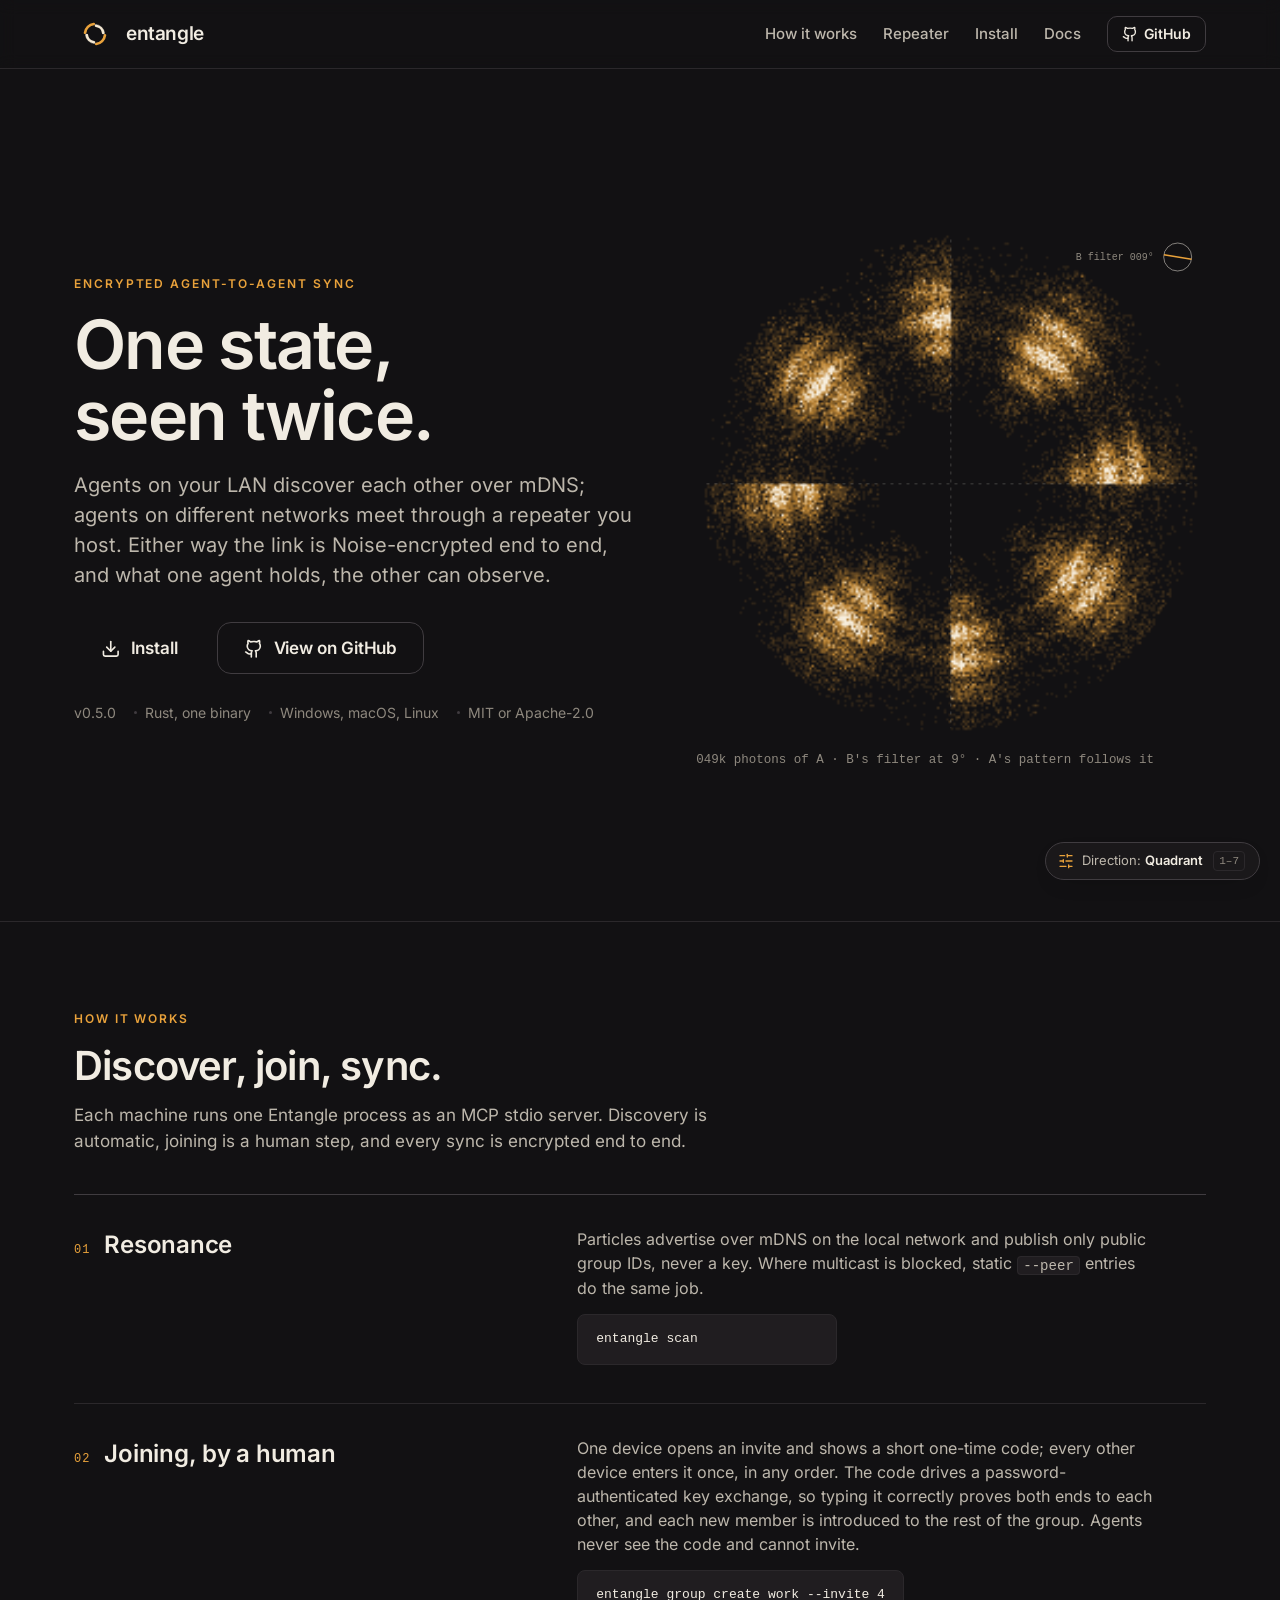
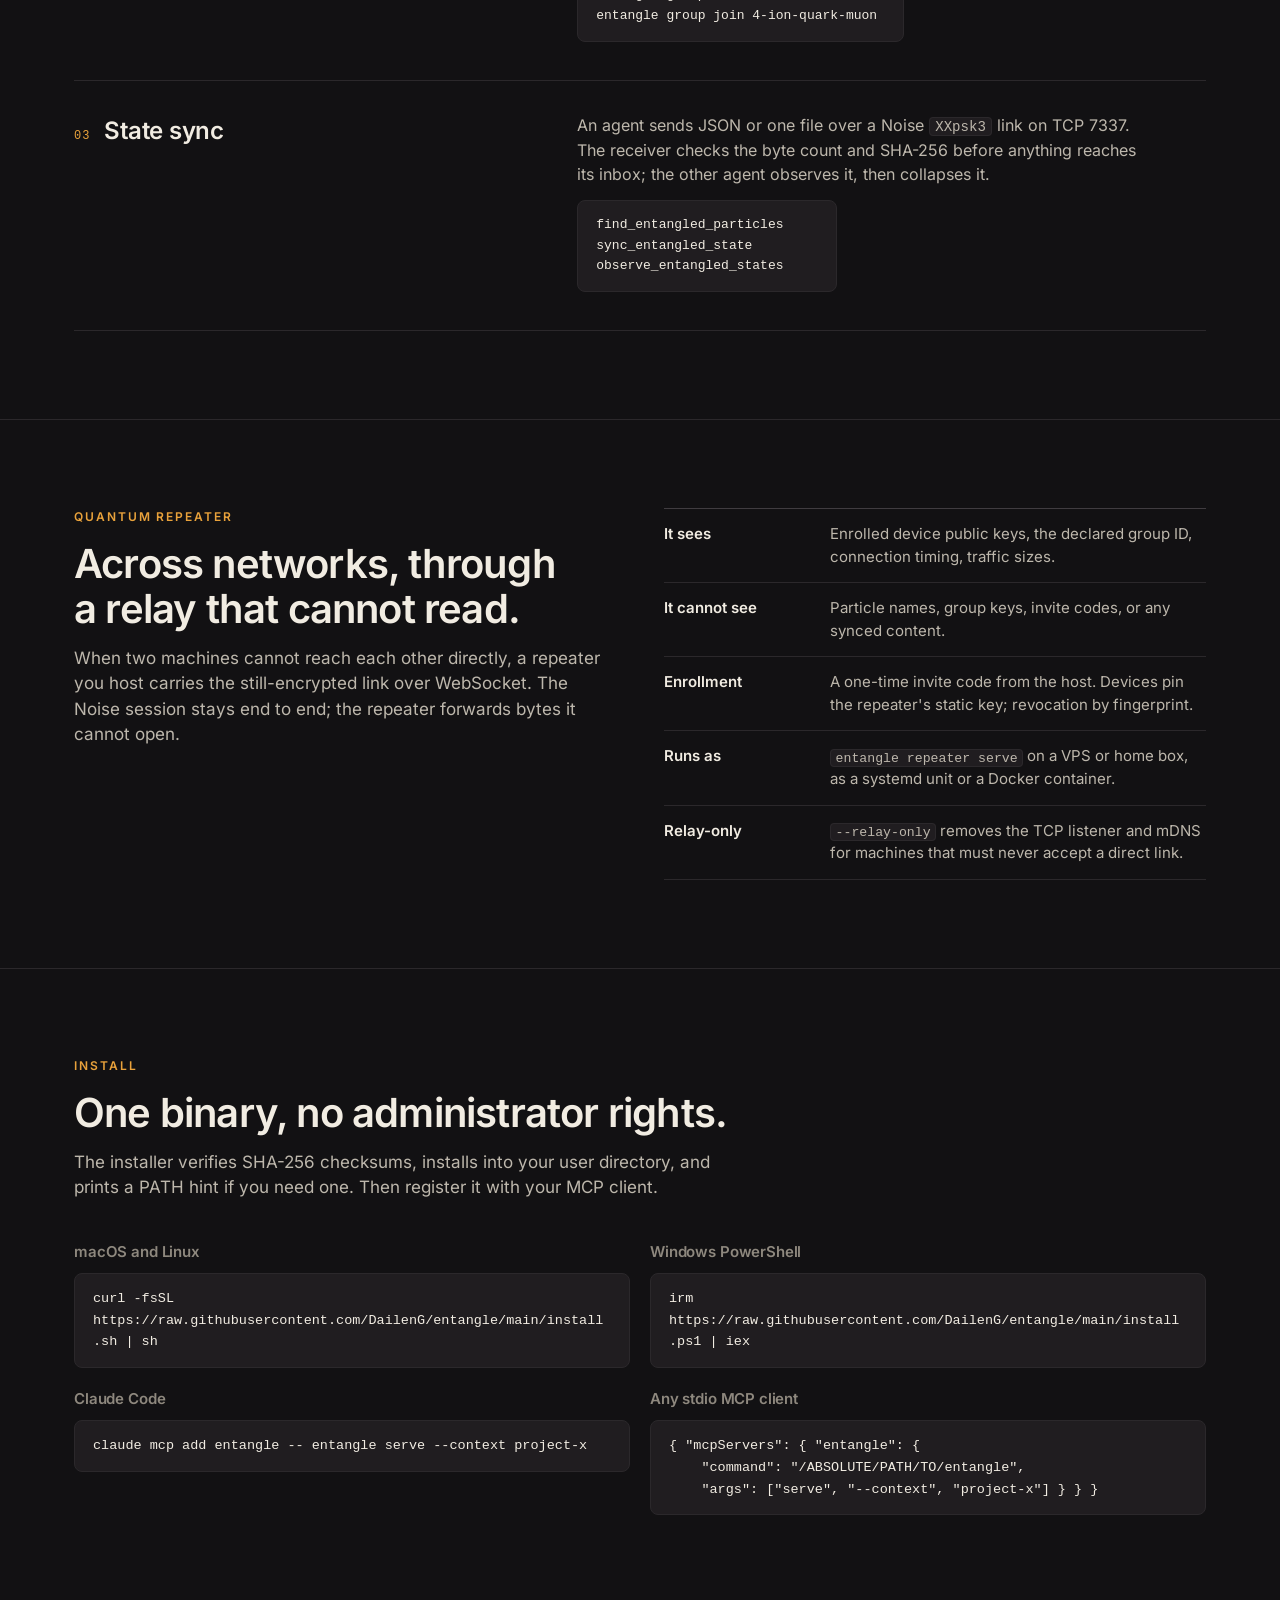
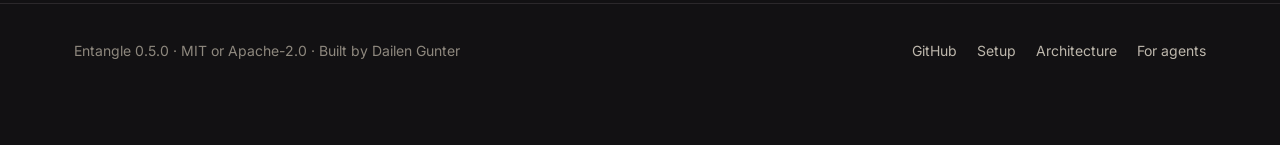
==== commit 67d3d9ff: "Pages preview: PR #33 @ 70e6fe2 (one-code onboarding copy) Co-Authored-By: Dailen Gunter <daileng@gm" ====
--- a/index.html
+++ b/index.html
@@ -4,7 +4,7 @@
 <meta charset="utf-8">
 <meta name="viewport" content="width=device-width, initial-scale=1">
 <title>Entangle: encrypted state sync between AI agents</title>
-<meta name="description" content="Entangle is an open-source Rust MCP server. AI agents on your network find each other over mDNS, a human approves each pairing with a three-emoji check, and files and JSON move over end-to-end Noise-encrypted links, directly or through a self-hosted Quantum Repeater.">
+<meta name="description" content="Entangle is an open-source Rust MCP server. AI agents on your network find each other over mDNS, devices join a group with one short code, and files and JSON move over end-to-end Noise-encrypted links, directly or through a self-hosted Quantum Repeater.">
 <meta name="color-scheme" content="light dark">
 <link rel="preload" href="assets/fonts/inter-latin.woff2" as="font" type="font/woff2" crossorigin>
 <link rel="stylesheet" href="styles.css">
@@ -68,21 +68,20 @@
     <div class="wrap">
       <div class="section-head">
         <span class="eyebrow">How it works</span>
-        <h2>Discover, pair, sync.</h2>
-        <p>Each machine runs one Entangle process as an MCP stdio server. Discovery is automatic, pairing is a human step, and every sync is encrypted end to end.</p>
+        <h2>Discover, join, sync.</h2>
+        <p>Each machine runs one Entangle process as an MCP stdio server. Discovery is automatic, joining is a human step, and every sync is encrypted end to end.</p>
       </div>
       <ol class="steps">
         <li>
           <div><h3>Resonance</h3></div>
-          <div><p>Particles advertise over mDNS on the local network and publish only a public pairing-group ID, never the key. Where multicast is blocked, static <code>--peer</code> entries do the same job.</p>
+          <div><p>Particles advertise over mDNS on the local network and publish only public group IDs, never a key. Where multicast is blocked, static <code>--peer</code> entries do the same job.</p>
           <pre>entangle scan</pre></div>
         </li>
         <li>
-          <div><h3>Pairing, by a human</h3></div>
-          <div><p>One person creates a pairing code, another enters it. On first contact both machines derive three emoji from a commit-then-reveal exchange; the humans compare and approve. Agents never see the code and cannot approve.</p>
-          <pre>entangle pair init
-entangle pair join &lt;code&gt;
-entangle peer approve</pre></div>
+          <div><h3>Joining, by a human</h3></div>
+          <div><p>One device opens an invite and shows a short one-time code; every other device enters it once, in any order. The code drives a password-authenticated key exchange, so typing it correctly proves both ends to each other, and each new member is introduced to the rest of the group. Agents never see the code and cannot invite.</p>
+          <pre>entangle group create work --invite 4
+entangle group join 4-ion-quark-muon</pre></div>
         </li>
         <li>
           <div><h3>State sync</h3></div>
@@ -104,8 +103,8 @@
       </div>
       <ul class="facts">
         <li><strong>It sees</strong><span>Enrolled device public keys, the declared group ID, connection timing, traffic sizes.</span></li>
-        <li><strong>It cannot see</strong><span>Particle names, pairing keys, the verification emoji, or any synced content.</span></li>
-        <li><strong>Enrollment</strong><span>A single-use invite code from the host, or a join request the host approves after comparing emoji. Devices pin the repeater's static key; revocation by fingerprint.</span></li>
+        <li><strong>It cannot see</strong><span>Particle names, group keys, invite codes, or any synced content.</span></li>
+        <li><strong>Enrollment</strong><span>A one-time invite code from the host. Devices pin the repeater's static key; revocation by fingerprint.</span></li>
         <li><strong>Runs as</strong><span><code>entangle repeater serve</code> on a VPS or home box, as a systemd unit or a Docker container.</span></li>
         <li><strong>Relay-only</strong><span><code>--relay-only</code> removes the TCP listener and mDNS for machines that must never accept a direct link.</span></li>
       </ul>
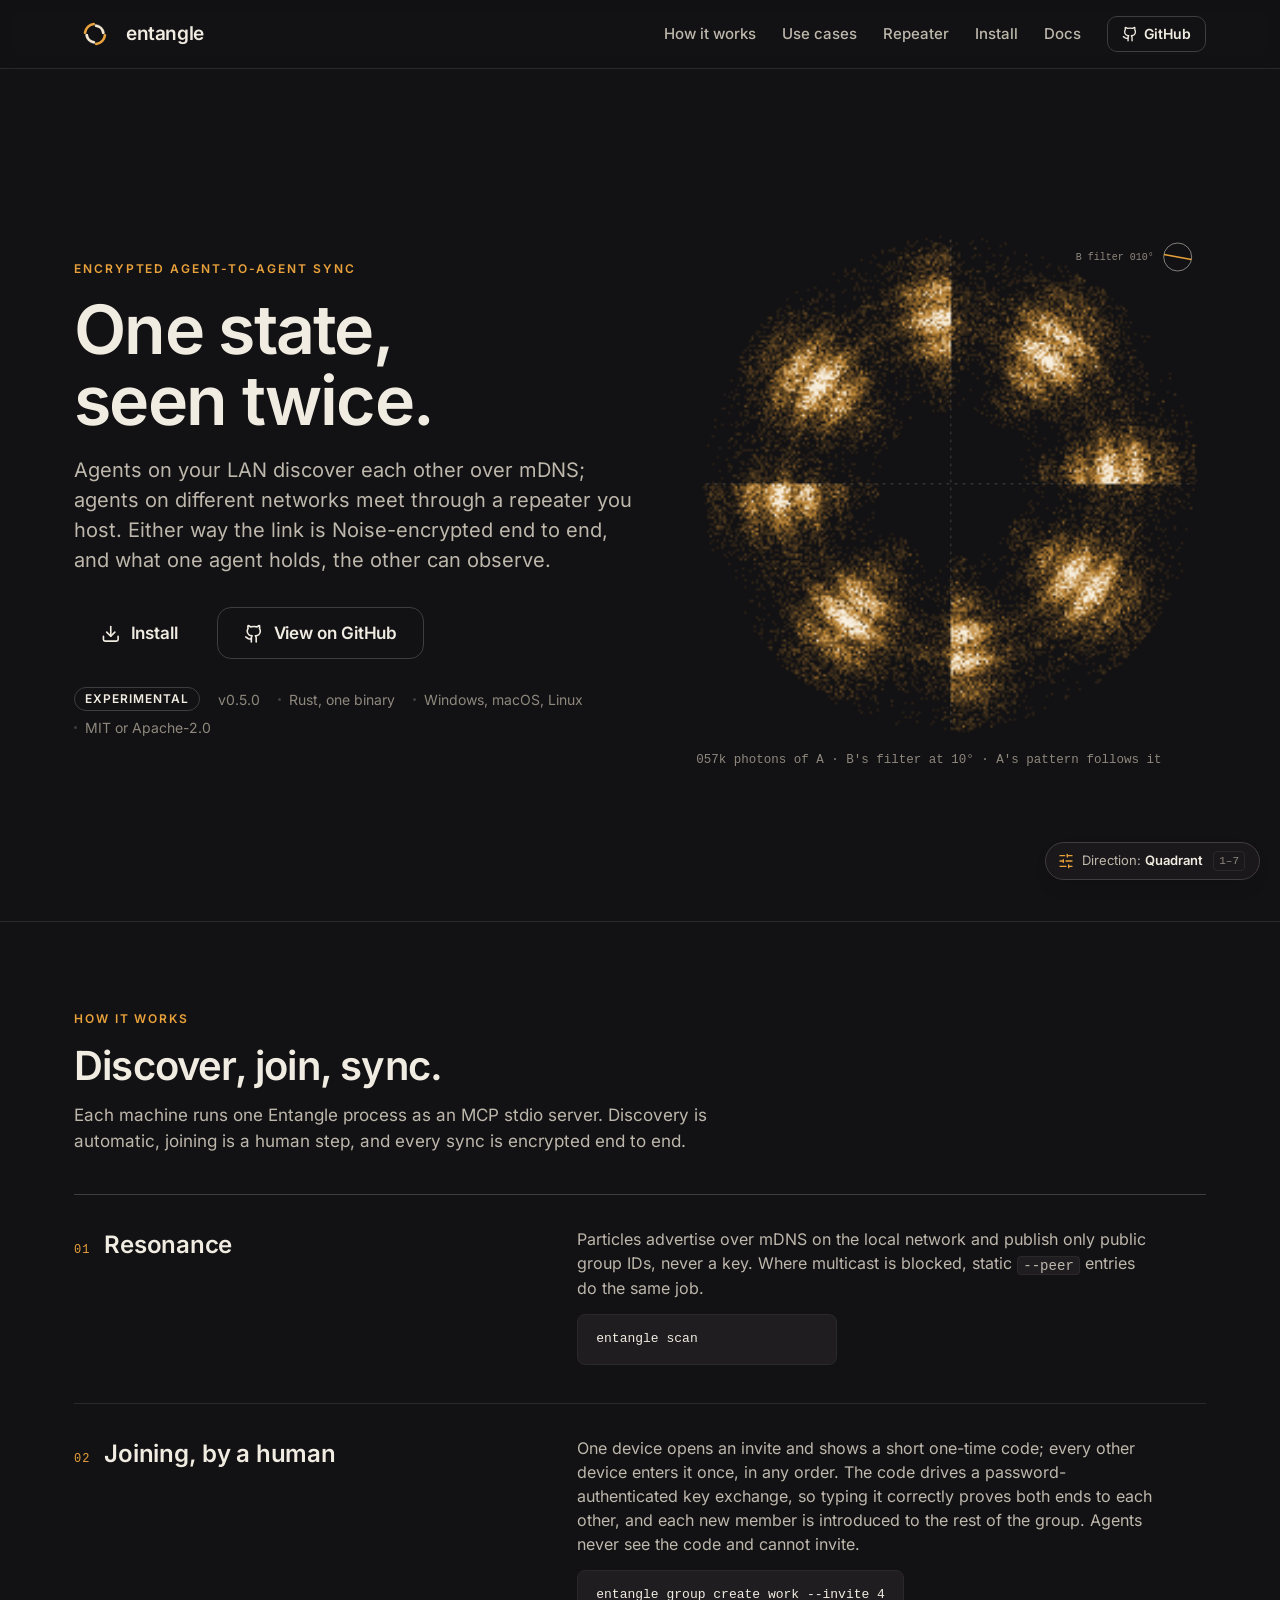
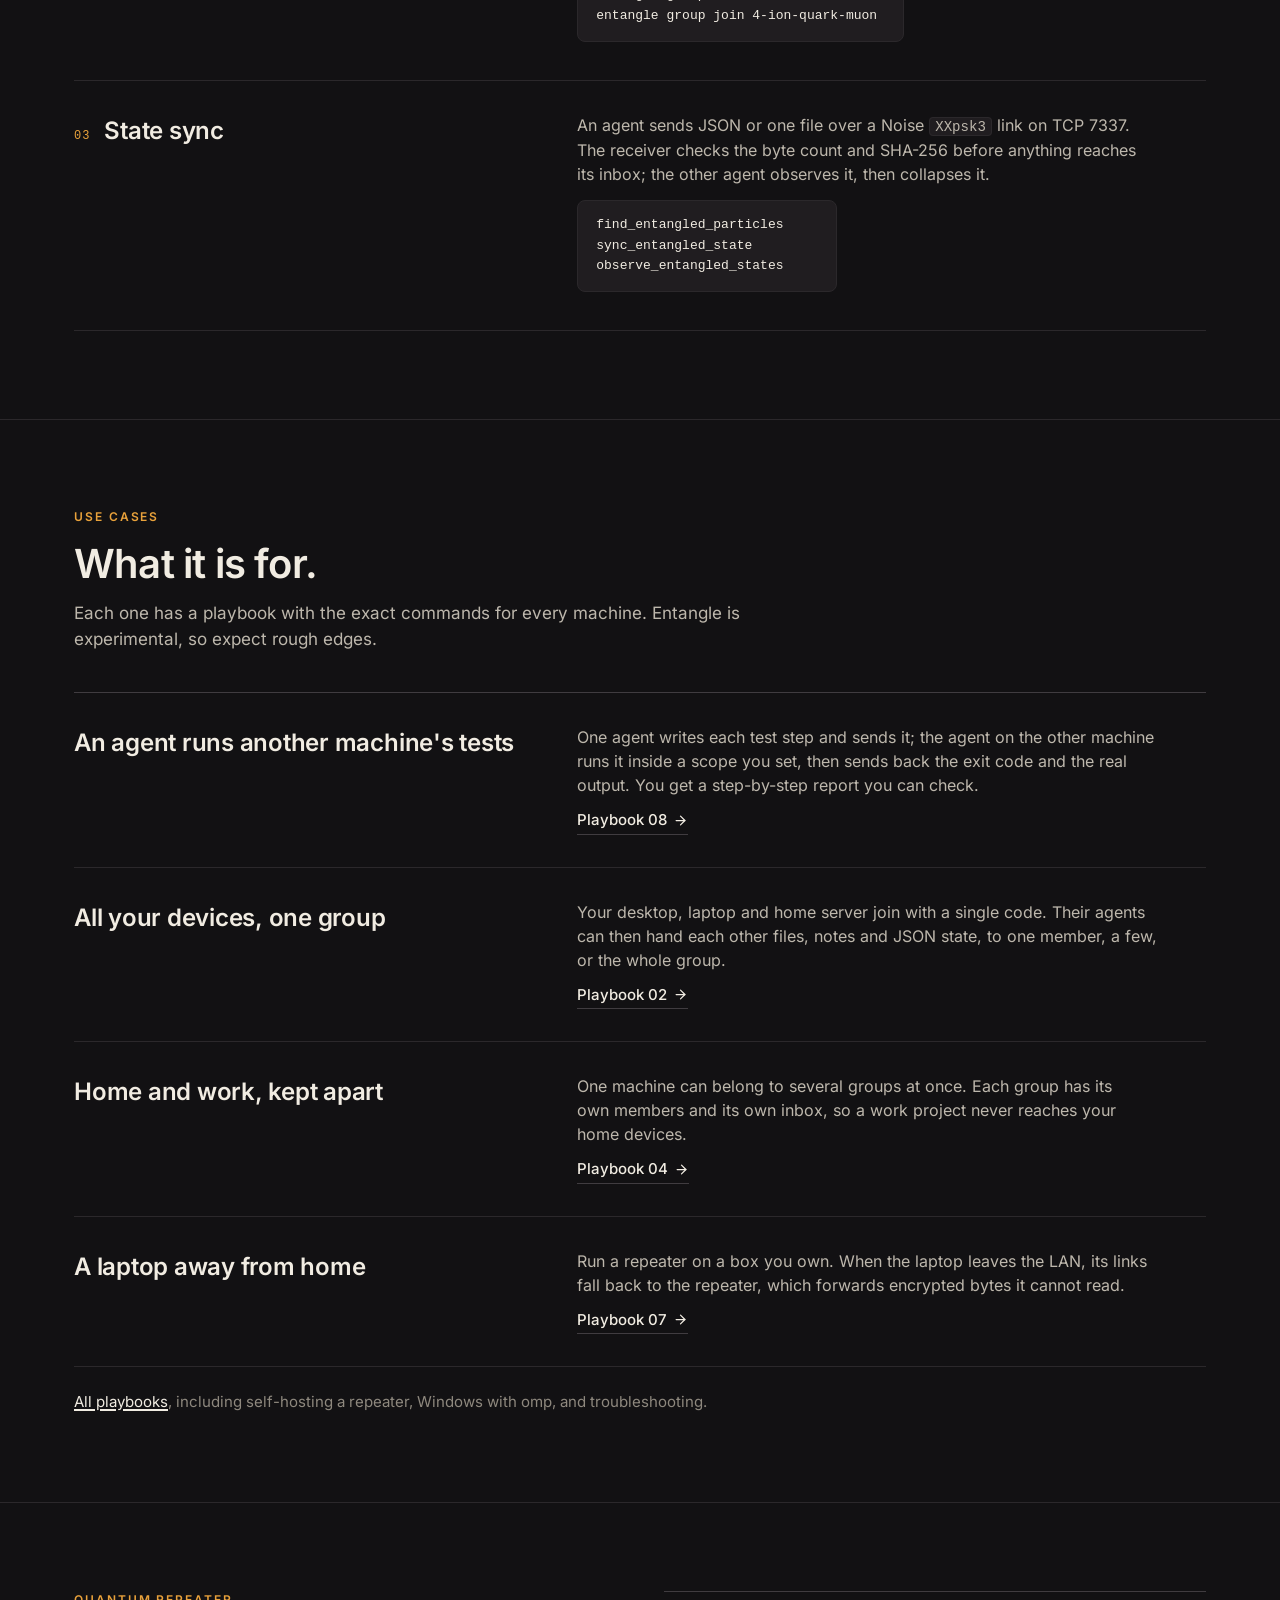
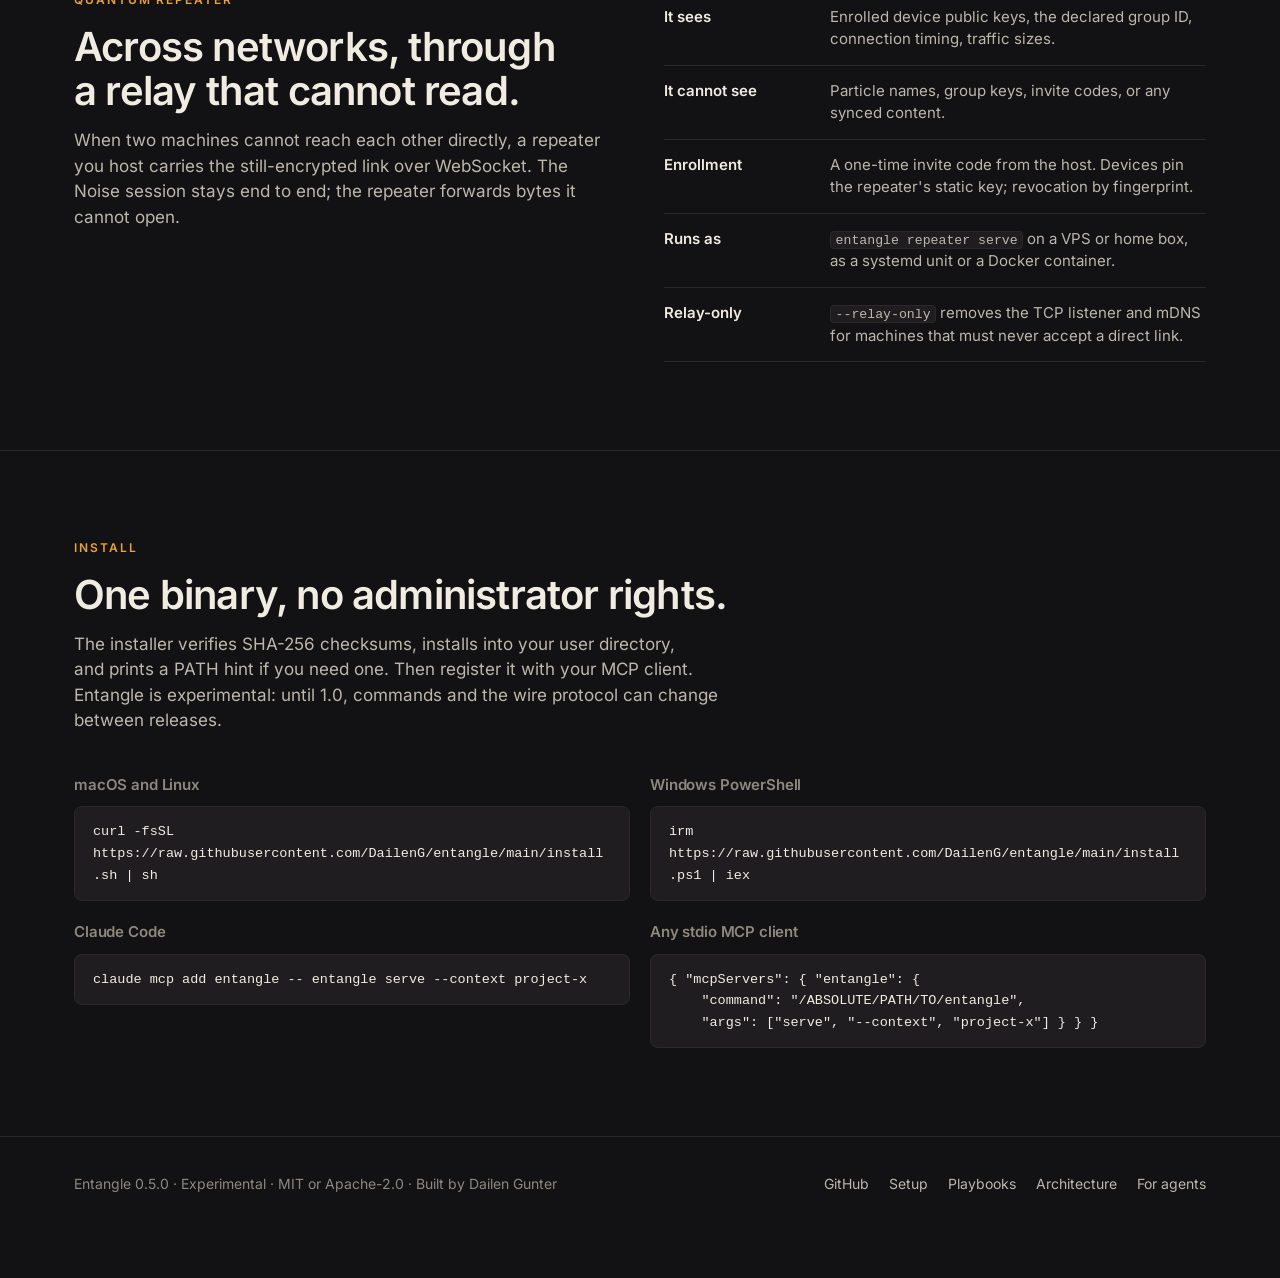
==== commit 4c9e0ef5: "Pages preview: PR #33 @ 8813204 (use cases, experimental labels) Co-Authored-By: Dailen Gunter <dail" ====
--- a/index.html
+++ b/index.html
@@ -29,6 +29,7 @@
     </a>
     <nav class="main-nav" aria-label="Primary">
       <a href="#how">How it works</a>
+      <a href="#use-cases">Use cases</a>
       <a href="#repeater">Repeater</a>
       <a href="#install">Install</a>
       <a href="https://github.com/DailenG/entangle/blob/main/docs/SETUP.md">Docs</a>
@@ -49,6 +50,7 @@
           <a class="btn btn-secondary btn-lg" href="https://github.com/DailenG/entangle"><svg class="icon" aria-hidden="true"><use href="#i-github"/></svg>View on GitHub</a>
         </div>
         <ul class="hero-facts">
+          <li class="fact-badge">Experimental</li>
           <li>v0.5.0</li>
           <li>Rust, one binary</li>
           <li>Windows, macOS, Linux</li>
@@ -94,6 +96,39 @@
     </div>
   </section>
 
+  <section id="use-cases">
+    <div class="wrap">
+      <div class="section-head">
+        <span class="eyebrow">Use cases</span>
+        <h2>What it is for.</h2>
+        <p>Each one has a playbook with the exact commands for every machine. Entangle is experimental, so expect rough edges.</p>
+      </div>
+      <ol class="steps cases">
+        <li>
+          <div><h3>An agent runs another machine's tests</h3></div>
+          <div><p>One agent writes each test step and sends it; the agent on the other machine runs it inside a scope you set, then sends back the exit code and the real output. You get a step-by-step report you can check.</p>
+          <a class="case-link" href="https://github.com/DailenG/entangle/blob/main/docs/playbooks/08-agents-coordinating-a-test-across-machines.md">Playbook 08<svg class="icon" aria-hidden="true"><use href="#i-arrow-right"/></svg></a></div>
+        </li>
+        <li>
+          <div><h3>All your devices, one group</h3></div>
+          <div><p>Your desktop, laptop and home server join with a single code. Their agents can then hand each other files, notes and JSON state, to one member, a few, or the whole group.</p>
+          <a class="case-link" href="https://github.com/DailenG/entangle/blob/main/docs/playbooks/02-many-devices-at-once.md">Playbook 02<svg class="icon" aria-hidden="true"><use href="#i-arrow-right"/></svg></a></div>
+        </li>
+        <li>
+          <div><h3>Home and work, kept apart</h3></div>
+          <div><p>One machine can belong to several groups at once. Each group has its own members and its own inbox, so a work project never reaches your home devices.</p>
+          <a class="case-link" href="https://github.com/DailenG/entangle/blob/main/docs/playbooks/04-several-groups.md">Playbook 04<svg class="icon" aria-hidden="true"><use href="#i-arrow-right"/></svg></a></div>
+        </li>
+        <li>
+          <div><h3>A laptop away from home</h3></div>
+          <div><p>Run a repeater on a box you own. When the laptop leaves the LAN, its links fall back to the repeater, which forwards encrypted bytes it cannot read.</p>
+          <a class="case-link" href="https://github.com/DailenG/entangle/blob/main/docs/playbooks/07-laptop-away-from-home.md">Playbook 07<svg class="icon" aria-hidden="true"><use href="#i-arrow-right"/></svg></a></div>
+        </li>
+      </ol>
+      <p class="cases-more"><a href="https://github.com/DailenG/entangle/blob/main/docs/playbooks/README.md">All playbooks</a>, including self-hosting a repeater, Windows with omp, and troubleshooting.</p>
+    </div>
+  </section>
+
   <section id="repeater">
     <div class="wrap split">
       <div class="section-head">
@@ -116,7 +151,7 @@
       <div class="section-head">
         <span class="eyebrow">Install</span>
         <h2>One binary, no administrator rights.</h2>
-        <p>The installer verifies SHA-256 checksums, installs into your user directory, and prints a PATH hint if you need one. Then register it with your MCP client.</p>
+        <p>The installer verifies SHA-256 checksums, installs into your user directory, and prints a PATH hint if you need one. Then register it with your MCP client. Entangle is experimental: until 1.0, commands and the wire protocol can change between releases.</p>
       </div>
       <div class="install-grid">
         <div><h3>macOS and Linux</h3><pre>curl -fsSL https://raw.githubusercontent.com/DailenG/entangle/main/install.sh | sh</pre></div>
@@ -132,10 +167,11 @@
 
 <footer class="site-footer">
   <div class="wrap">
-    <span>Entangle 0.5.0 · MIT or Apache-2.0 · Built by Dailen Gunter</span>
+    <span>Entangle 0.5.0 · Experimental · MIT or Apache-2.0 · Built by Dailen Gunter</span>
     <nav aria-label="Footer">
       <a href="https://github.com/DailenG/entangle">GitHub</a>
       <a href="https://github.com/DailenG/entangle/blob/main/docs/SETUP.md">Setup</a>
+      <a href="https://github.com/DailenG/entangle/blob/main/docs/playbooks/README.md">Playbooks</a>
       <a href="https://github.com/DailenG/entangle/blob/main/docs/ARCHITECTURE.md">Architecture</a>
       <a href="https://github.com/DailenG/entangle/blob/main/docs/AGENT_SETUP.md">For agents</a>
     </nav>
--- a/styles.css
+++ b/styles.css
@@ -444,3 +444,15 @@
   * { animation-duration: 0s !important; transition-duration: 0s !important; }
   html { scroll-behavior: auto; }
 }
+
+/* Use cases: the step rows, unnumbered, each ending in its playbook link */
+.cases h3::before { content: none; }
+.cases p { margin-bottom: 10px; }
+.case-link { display: inline-flex; align-items: center; gap: 6px; font-size: 15px; font-weight: 500; color: var(--ink); text-decoration: none; border-bottom: 1px solid var(--line-strong); padding-bottom: 2px; }
+.case-link:hover { border-bottom-color: var(--ink); }
+.case-link .icon { width: 15px; height: 15px; }
+.cases-more { margin: 24px 0 0; color: var(--muted); font-size: 15px; }
+.cases-more a { color: var(--ink); }
+
+.hero-facts li.fact-badge { padding: 2px 10px; border: 1px solid var(--line-strong); border-radius: 999px; color: var(--ink); font-size: 12px; font-weight: 600; letter-spacing: 0.08em; text-transform: uppercase; }
+.hero-facts li.fact-badge + li::before { display: none; }
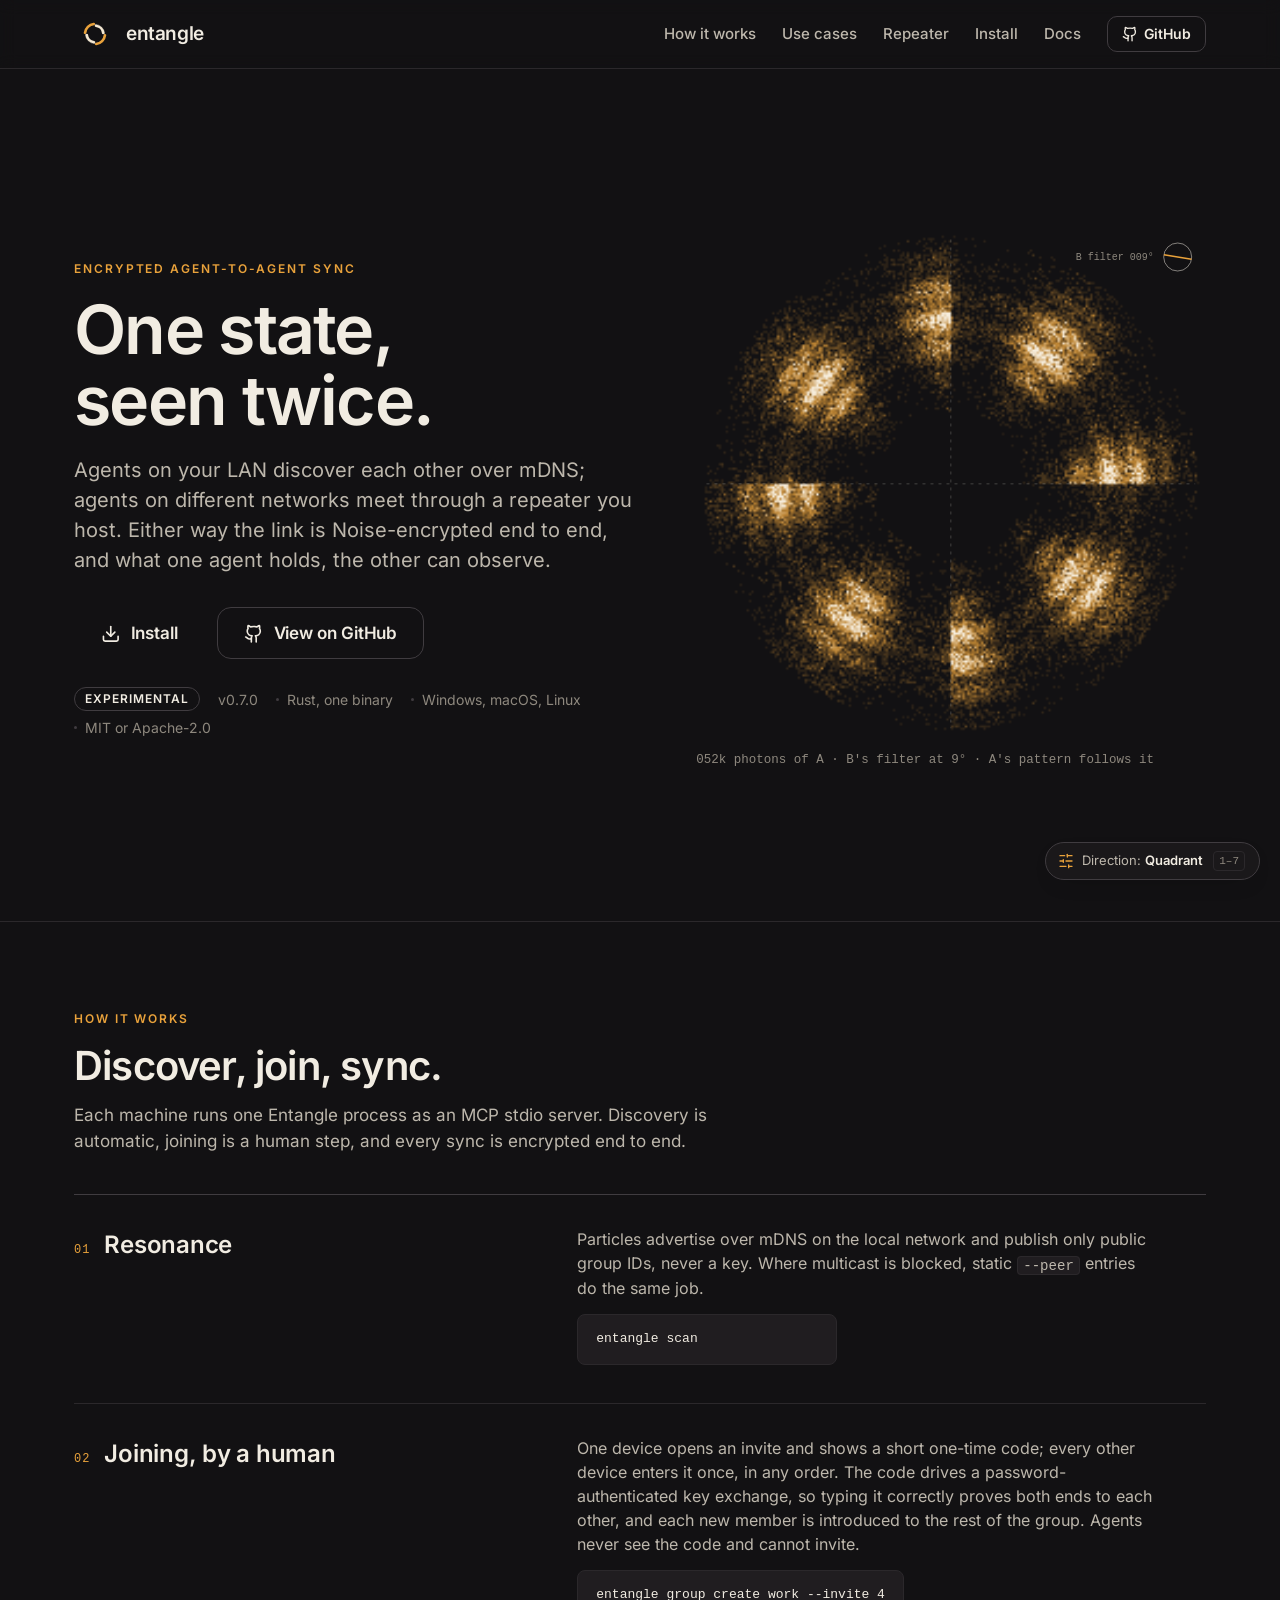
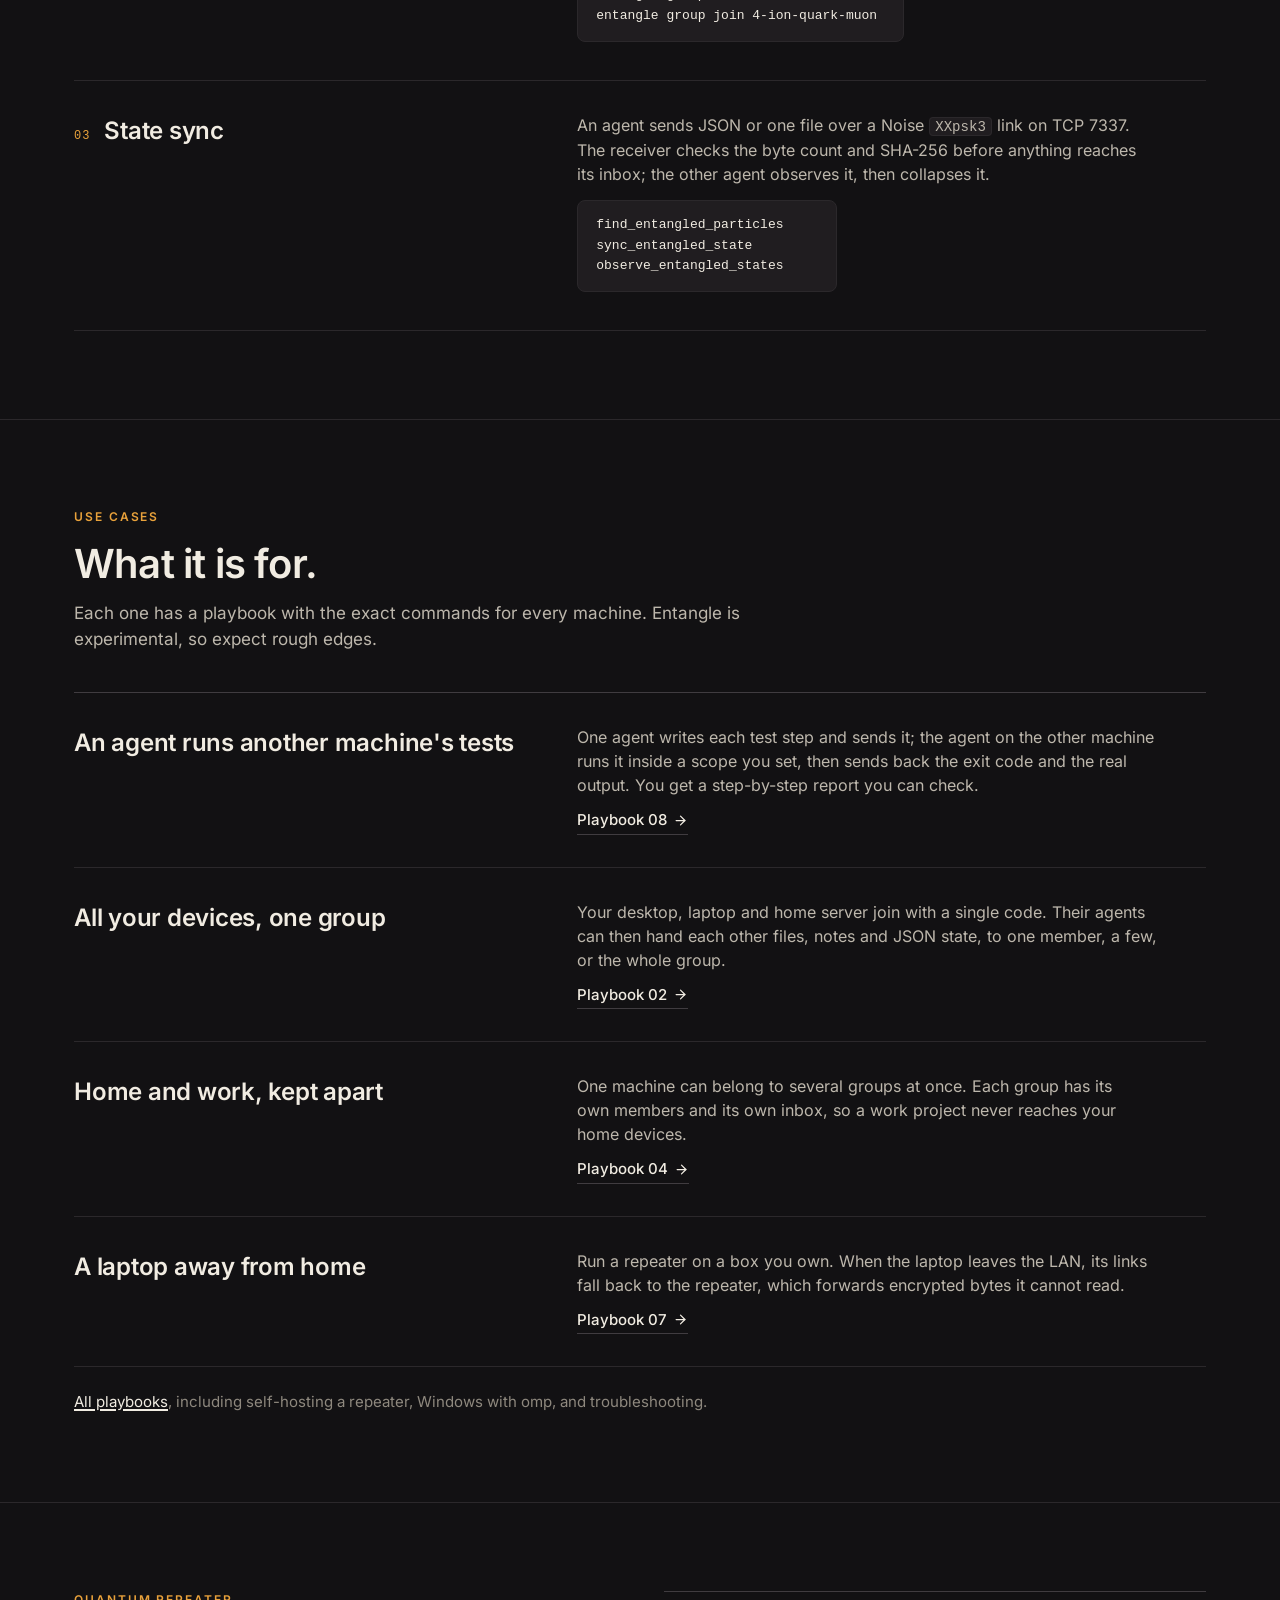
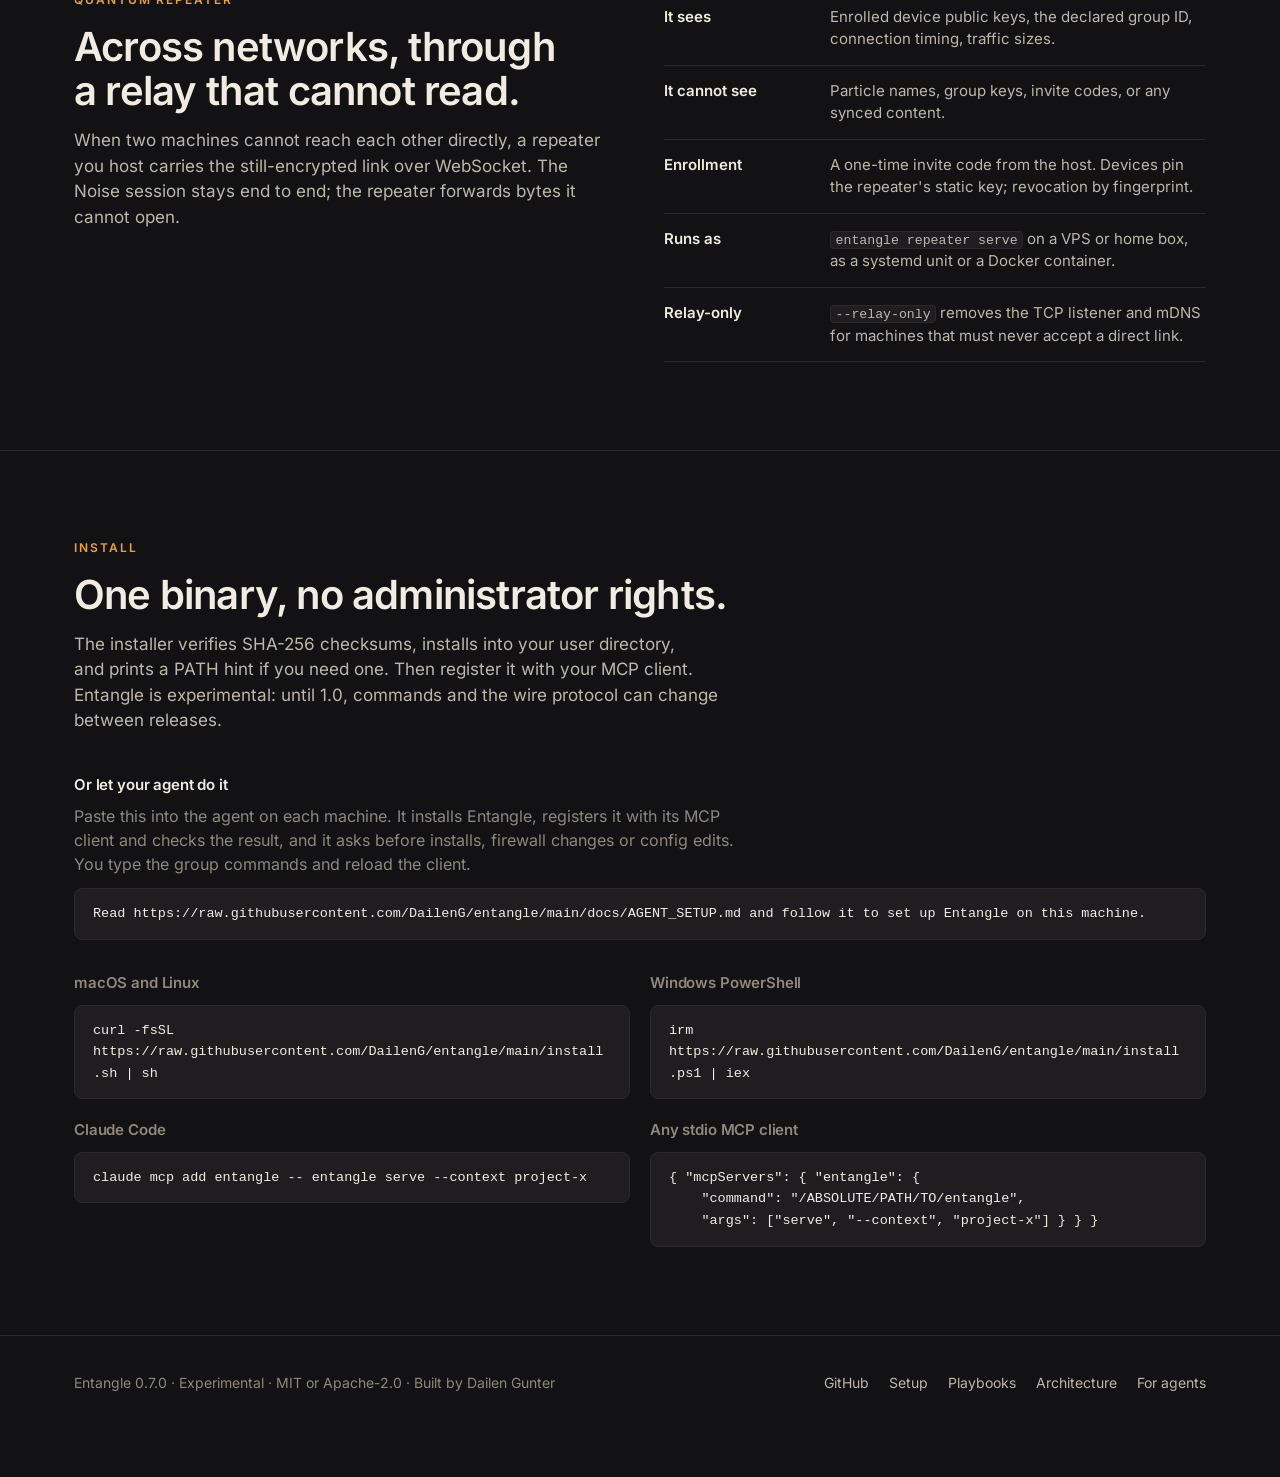
==== commit da6cf269: "Pages preview: PR #33 @ 8ef4d37 (agent install prompt, v0.7.0) Co-Authored-By: Dailen Gunter <dailen" ====
--- a/index.html
+++ b/index.html
@@ -44,14 +44,14 @@
       <div class="hero-copy">
         <span class="eyebrow" data-copy="eyebrow">Local-first MCP · Agent to agent</span>
         <h1 class="hero-title" data-copy="title">Two agents, one state.</h1>
-        <p class="hero-lead" data-copy="lead">Entangle lets AI agents on your network find each other, pair under a human's eye, and share files and JSON over end-to-end encrypted links. Nothing in between can read them.</p>
+        <p class="hero-lead" data-copy="lead">Entangle lets AI agents on your network find each other, join a group with one short code, and share files and JSON over end-to-end encrypted links. Nothing in between can read them.</p>
         <div class="hero-actions">
           <a class="btn btn-primary btn-lg" href="#install"><svg class="icon" aria-hidden="true"><use href="#i-download"/></svg>Install</a>
           <a class="btn btn-secondary btn-lg" href="https://github.com/DailenG/entangle"><svg class="icon" aria-hidden="true"><use href="#i-github"/></svg>View on GitHub</a>
         </div>
         <ul class="hero-facts">
           <li class="fact-badge">Experimental</li>
-          <li>v0.5.0</li>
+          <li>v0.7.0</li>
           <li>Rust, one binary</li>
           <li>Windows, macOS, Linux</li>
           <li>MIT or Apache-2.0</li>
@@ -153,6 +153,11 @@
         <h2>One binary, no administrator rights.</h2>
         <p>The installer verifies SHA-256 checksums, installs into your user directory, and prints a PATH hint if you need one. Then register it with your MCP client. Entangle is experimental: until 1.0, commands and the wire protocol can change between releases.</p>
       </div>
+      <div class="agent-install">
+        <h3>Or let your agent do it</h3>
+        <p>Paste this into the agent on each machine. It installs Entangle, registers it with its MCP client and checks the result, and it asks before installs, firewall changes or config edits. You type the group commands and reload the client.</p>
+        <pre>Read https://raw.githubusercontent.com/DailenG/entangle/main/docs/AGENT_SETUP.md and follow it to set up Entangle on this machine.</pre>
+      </div>
       <div class="install-grid">
         <div><h3>macOS and Linux</h3><pre>curl -fsSL https://raw.githubusercontent.com/DailenG/entangle/main/install.sh | sh</pre></div>
         <div><h3>Windows PowerShell</h3><pre>irm https://raw.githubusercontent.com/DailenG/entangle/main/install.ps1 | iex</pre></div>
@@ -167,7 +172,7 @@
 
 <footer class="site-footer">
   <div class="wrap">
-    <span>Entangle 0.5.0 · Experimental · MIT or Apache-2.0 · Built by Dailen Gunter</span>
+    <span>Entangle 0.7.0 · Experimental · MIT or Apache-2.0 · Built by Dailen Gunter</span>
     <nav aria-label="Footer">
       <a href="https://github.com/DailenG/entangle">GitHub</a>
       <a href="https://github.com/DailenG/entangle/blob/main/docs/SETUP.md">Setup</a>
--- a/styles.css
+++ b/styles.css
@@ -456,3 +456,8 @@
 
 .hero-facts li.fact-badge { padding: 2px 10px; border: 1px solid var(--line-strong); border-radius: 999px; color: var(--ink); font-size: 12px; font-weight: 600; letter-spacing: 0.08em; text-transform: uppercase; }
 .hero-facts li.fact-badge + li::before { display: none; }
+
+.agent-install { margin: 0 0 32px; }
+.agent-install h3 { font-size: 15px; font-weight: 600; margin: 0 0 8px; }
+.agent-install p { margin: 0 0 12px; color: var(--muted); max-width: 68ch; }
+.agent-install pre { white-space: pre-wrap; overflow-wrap: anywhere; }
